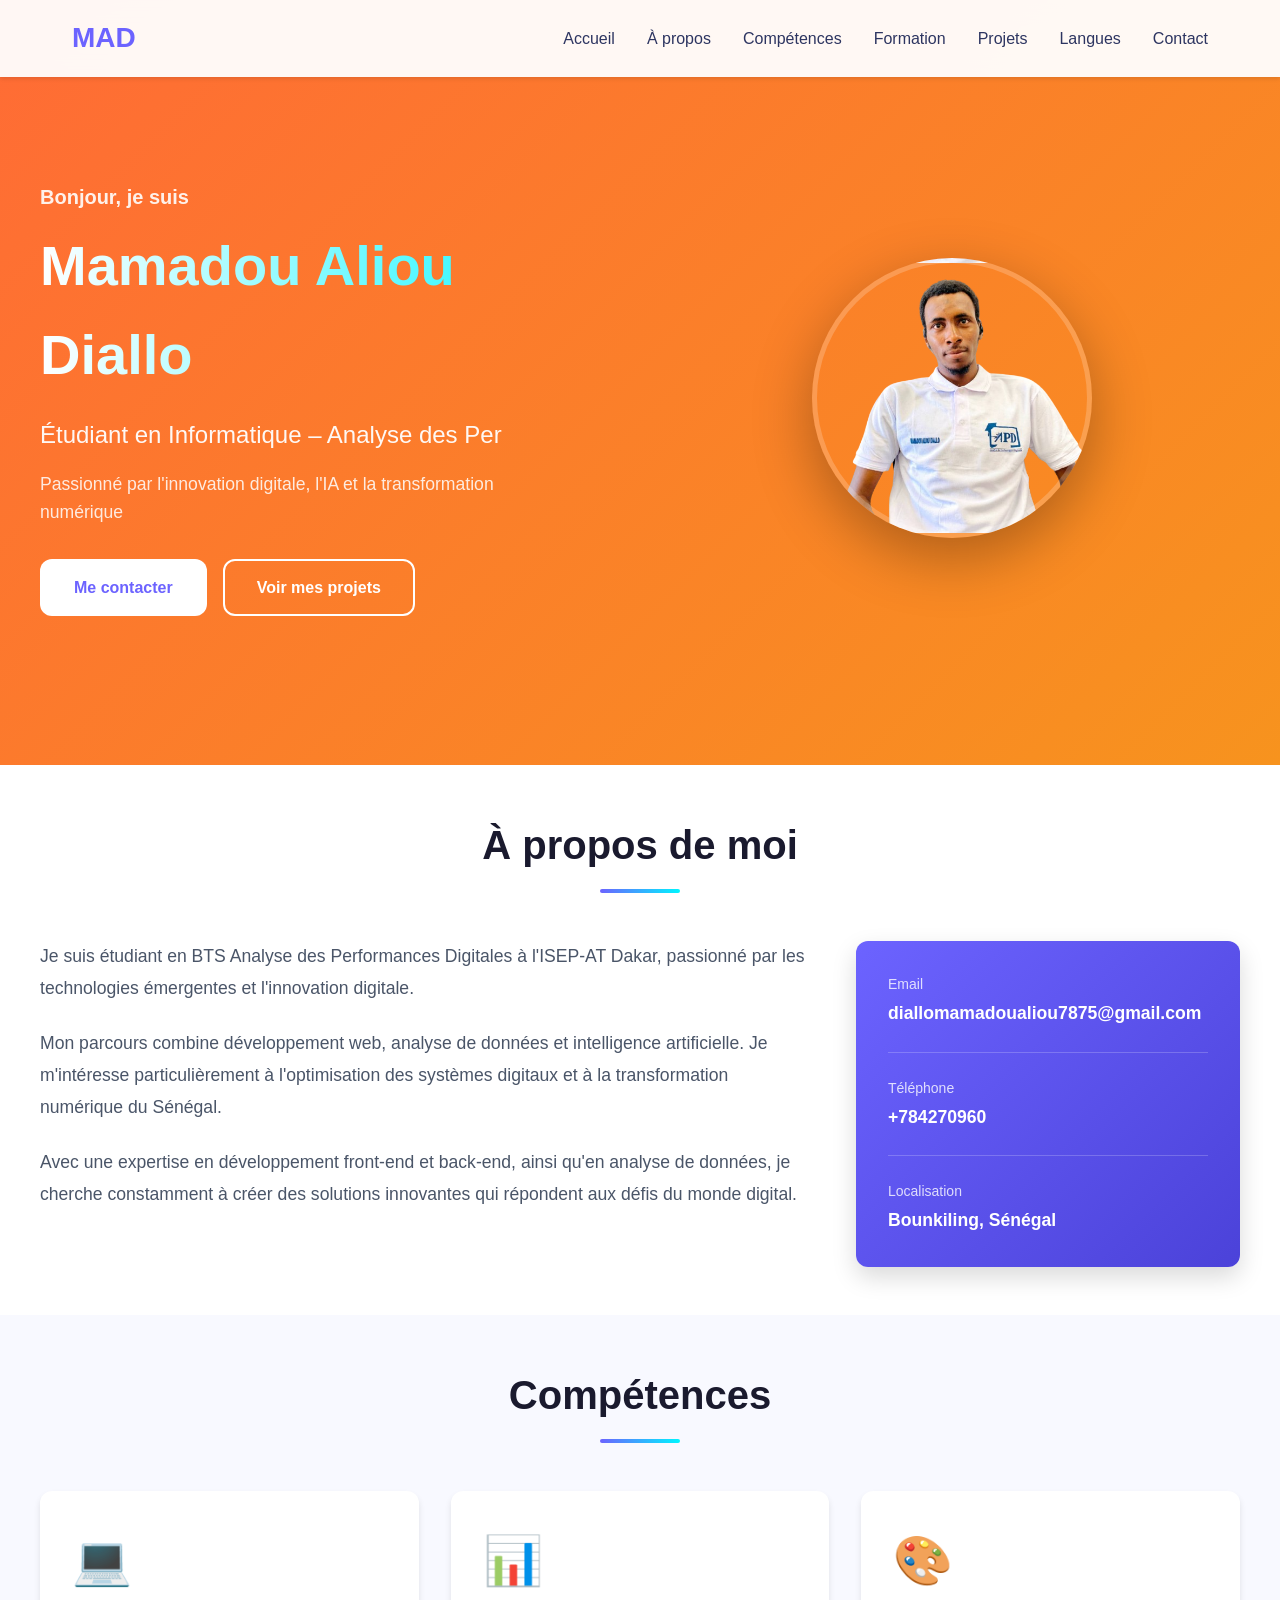
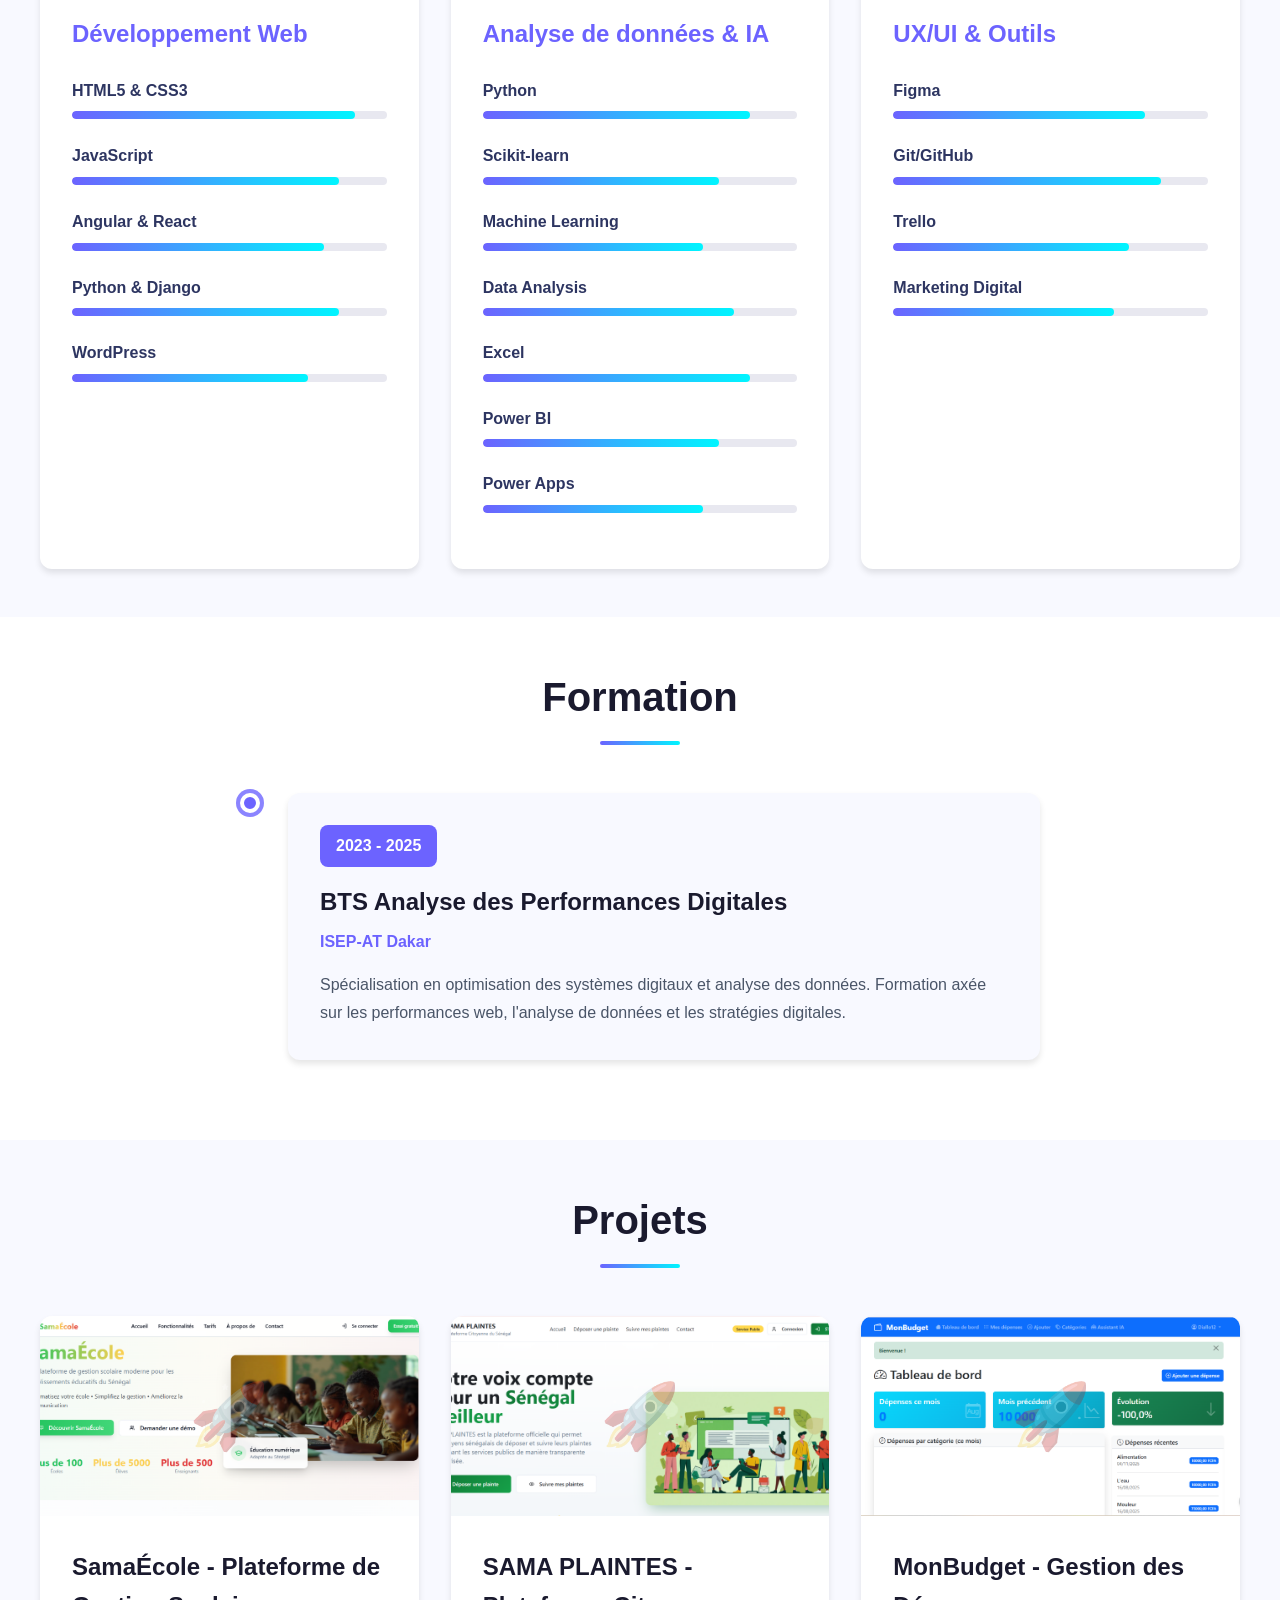
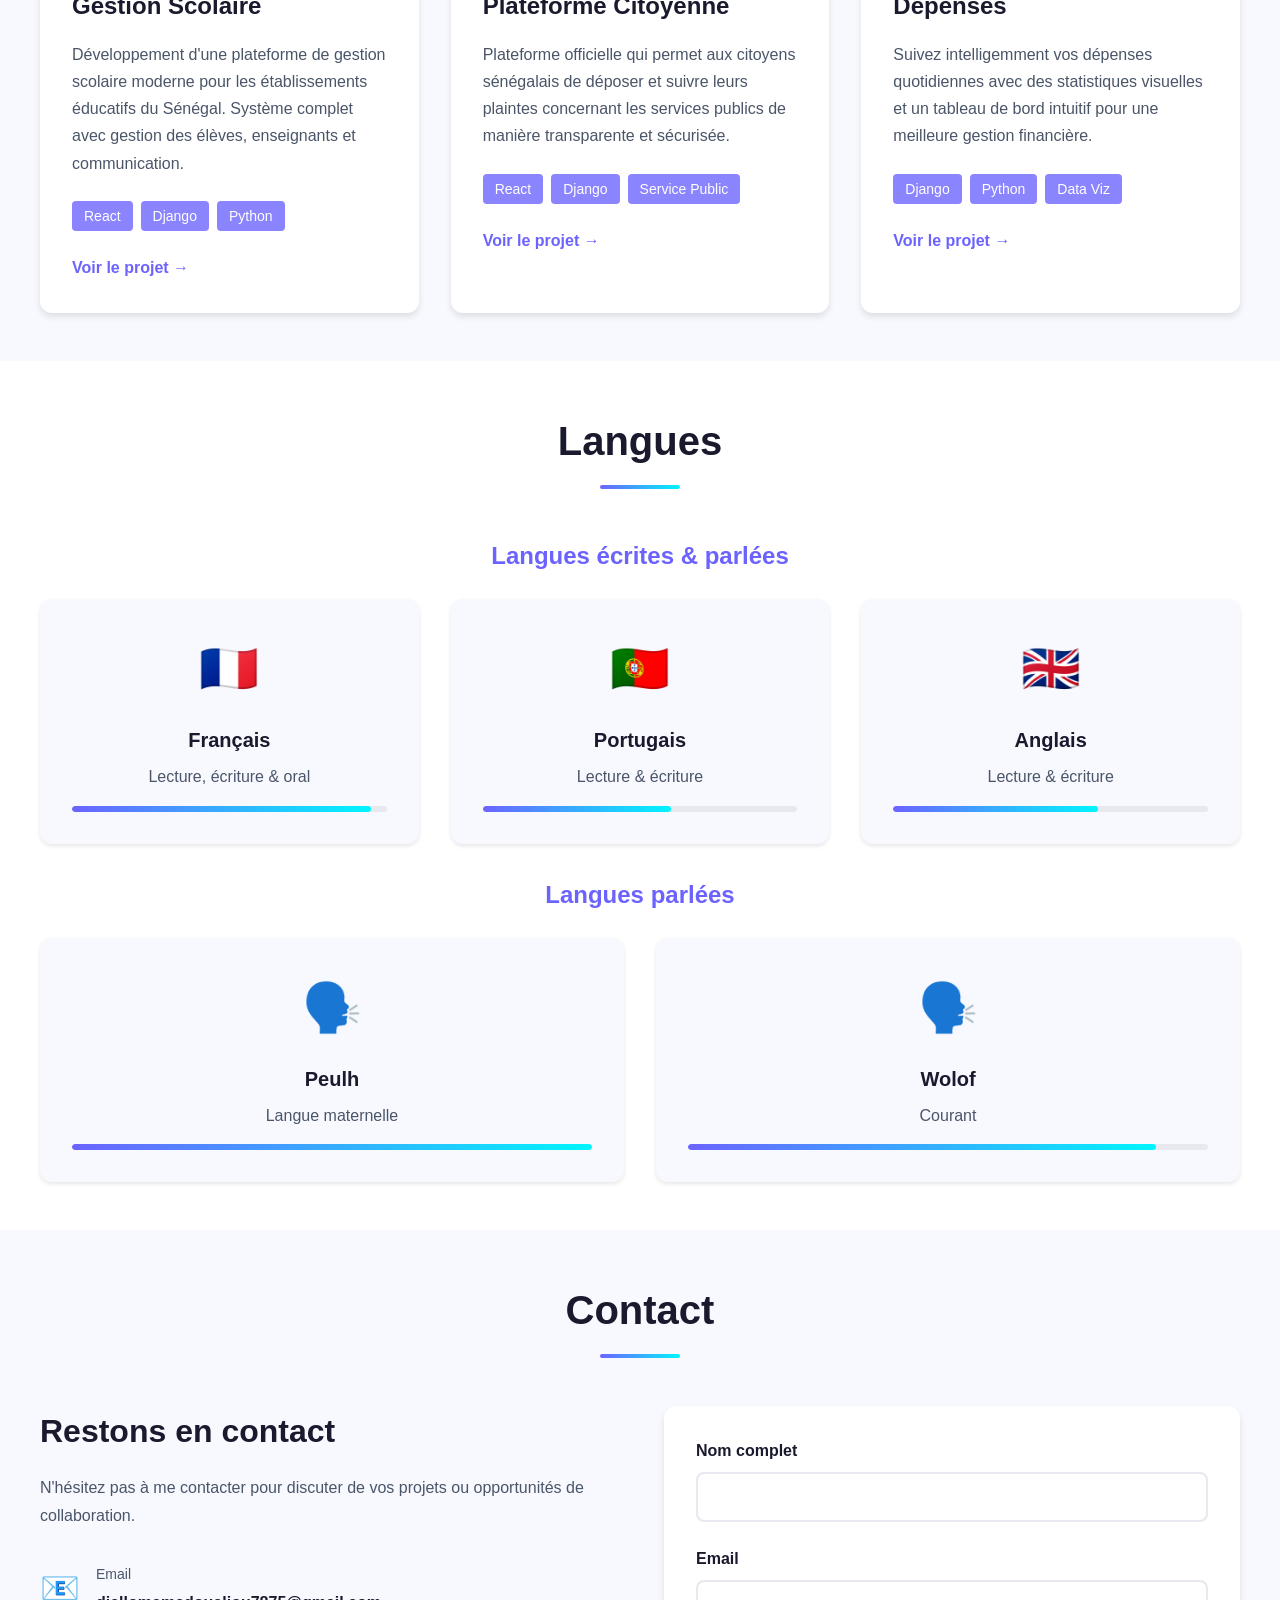
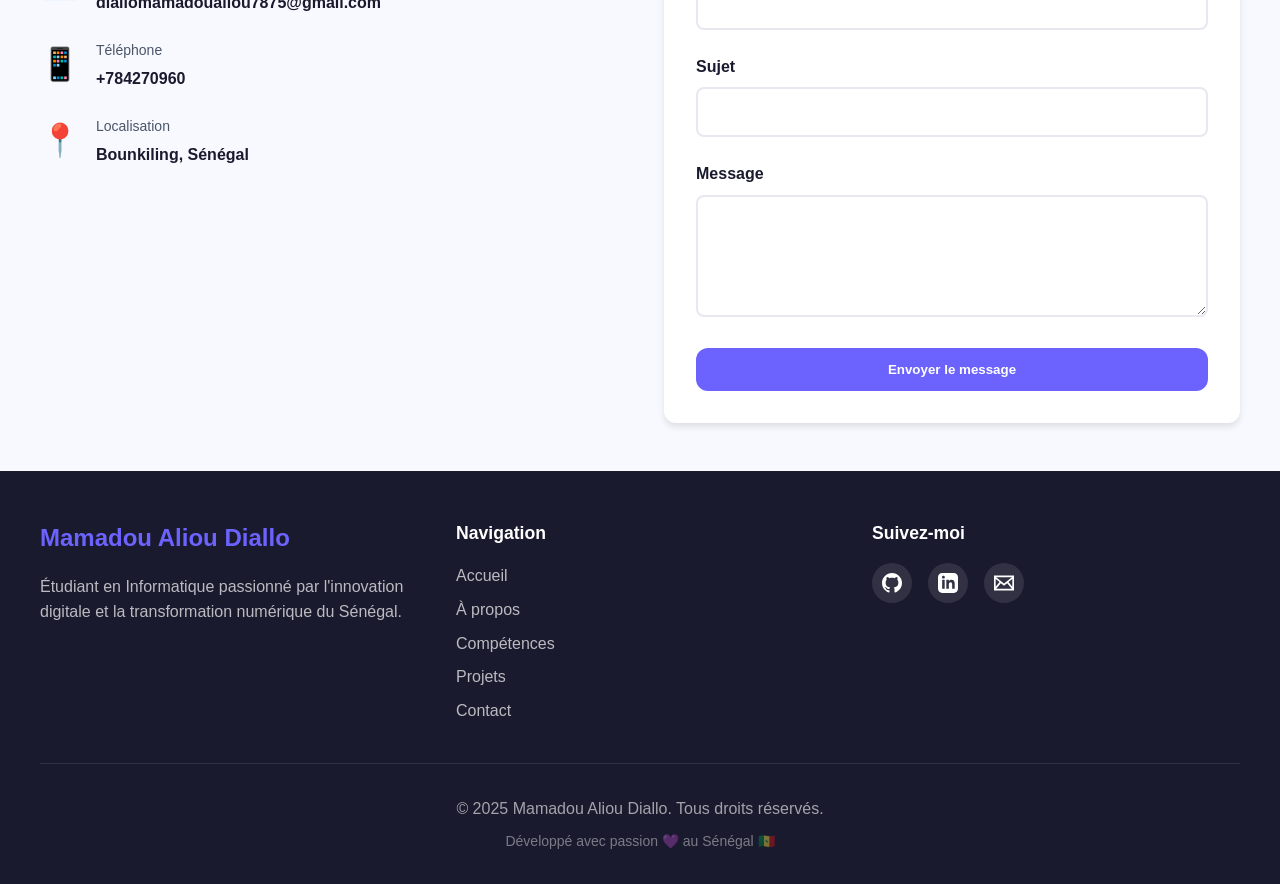
==== index.html @ fe30ea9a "Premier commit - Portfolio complet" ====
<!DOCTYPE html>
<html lang="fr">

<head>
    <meta charset="UTF-8">
    <meta name="viewport" content="width=device-width, initial-scale=1.0">
    <meta name="description"
        content="Portfolio de Mamadou Aliou Diallo - Étudiant en Informatique spécialisé en Analyse des Performances Digitales, développement web et intelligence artificielle.">
    <meta name="keywords" content="Mamadou Aliou Diallo, développeur web, analyse digitale, IA, portfolio">
    <meta name="author" content="Mamadou Aliou Diallo">
    <title>Mamadou Aliou Diallo - Portfolio | Analyse des Performances Digitales</title>
    <link rel="stylesheet" href="style.css">
</head>

<body>
    <!-- Navigation -->
    <nav class="navbar" id="navbar">
        <div class="container nav-container">
            <a href="#accueil" class="logo">MAD</a>
            <button class="menu-toggle" id="menuToggle" aria-label="Toggle menu">
                <span></span>
                <span></span>
                <span></span>
            </button>
            <ul class="nav-menu" id="navMenu">
                <li><a href="#accueil" class="nav-link">Accueil</a></li>
                <li><a href="#apropos" class="nav-link">À propos</a></li>
                <li><a href="#competences" class="nav-link">Compétences</a></li>
                <li><a href="#formation" class="nav-link">Formation</a></li>
                <li><a href="#projets" class="nav-link">Projets</a></li>
                <li><a href="#langues" class="nav-link">Langues</a></li>
                <li><a href="#contact" class="nav-link">Contact</a></li>
            </ul>
        </div>
    </nav>

    <!-- Section Accueil -->
    <section id="accueil" class="hero">
        <div class="container hero-container">
            <div class="hero-content">
                <h1 class="hero-title">
                    <span class="greeting">Bonjour, je suis</span>
                    <span class="name">Mamadou Aliou Diallo</span>
                </h1>
                <p class="hero-subtitle">Étudiant en Informatique – Analyse des Performances Digitales</p>
                <p class="hero-description">Passionné par l'innovation digitale, l'IA et la transformation numérique</p>
                <div class="hero-buttons">
                    <a href="#contact" class="btn btn-primary">Me contacter</a>
                    <a href="#projets" class="btn btn-secondary">Voir mes projets</a>
                </div>
            </div>
            <div class="hero-image">
                <div class="profile-photo" role="img" aria-label="Photo de profil de Mamadou Aliou Diallo"></div>
            </div>
        </div>
    </section>

    <!-- Section À propos -->
    <section id="apropos" class="about">
        <div class="container">
            <h2 class="section-title">À propos de moi</h2>
            <div class="about-content">
                <div class="about-text">
                    <p>Je suis étudiant en BTS Analyse des Performances Digitales à l'ISEP-AT Dakar, passionné par les
                        technologies émergentes et l'innovation digitale.</p>
                    <p>Mon parcours combine développement web, analyse de données et intelligence artificielle. Je
                        m'intéresse particulièrement à l'optimisation des systèmes digitaux et à la transformation
                        numérique du Sénégal.</p>
                    <p>Avec une expertise en développement front-end et back-end, ainsi qu'en analyse de données, je
                        cherche constamment à créer des solutions innovantes qui répondent aux défis du monde digital.
                    </p>
                </div>
                <div class="about-info">
                    <div class="info-item">
                        <span class="info-label">Email</span>
                        <span class="info-value">diallomamadoualiou7875@gmail.com</span>
                    </div>
                    <div class="info-item">
                        <span class="info-label">Téléphone</span>
                        <span class="info-value">+784270960</span>
                    </div>
                    <div class="info-item">
                        <span class="info-label">Localisation</span>
                        <span class="info-value">Bounkiling, Sénégal</span>
                    </div>
                </div>
            </div>
        </div>
    </section>

    <!-- Section Compétences -->
    <section id="competences" class="skills">
        <div class="container">
            <h2 class="section-title">Compétences</h2>
            <div class="skills-grid">
                <div class="skill-category">
                    <div class="category-icon">💻</div>
                    <h3 class="category-title">Développement Web</h3>
                    <ul class="skill-list">
                        <li class="skill-item">
                            <span class="skill-name">HTML5 & CSS3</span>
                            <div class="skill-bar">
                                <div class="skill-progress" data-progress="90"></div>
                            </div>
                        </li>
                        <li class="skill-item">
                            <span class="skill-name">JavaScript</span>
                            <div class="skill-bar">
                                <div class="skill-progress" data-progress="85"></div>
                            </div>
                        </li>
                        <li class="skill-item">
                            <span class="skill-name">Angular & React</span>
                            <div class="skill-bar">
                                <div class="skill-progress" data-progress="80"></div>
                            </div>
                        </li>
                        <li class="skill-item">
                            <span class="skill-name">Python & Django</span>
                            <div class="skill-bar">
                                <div class="skill-progress" data-progress="85"></div>
                            </div>
                        </li>
                        <li class="skill-item">
                            <span class="skill-name">WordPress</span>
                            <div class="skill-bar">
                                <div class="skill-progress" data-progress="75"></div>
                            </div>
                        </li>
                    </ul>
                </div>

                <div class="skill-category">
                    <div class="category-icon">📊</div>
                    <h3 class="category-title">Analyse de données & IA</h3>
                    <ul class="skill-list">
                        <li class="skill-item">
                            <span class="skill-name">Python</span>
                            <div class="skill-bar">
                                <div class="skill-progress" data-progress="85"></div>
                            </div>
                        </li>
                        <li class="skill-item">
                            <span class="skill-name">Scikit-learn</span>
                            <div class="skill-bar">
                                <div class="skill-progress" data-progress="75"></div>
                            </div>
                        </li>
                        <li class="skill-item">
                            <span class="skill-name">Machine Learning</span>
                            <div class="skill-bar">
                                <div class="skill-progress" data-progress="70"></div>
                            </div>
                        </li>
                        <li class="skill-item">
                            <span class="skill-name">Data Analysis</span>
                            <div class="skill-bar">
                                <div class="skill-progress" data-progress="80"></div>
                            </div>
                        </li>
                        <li class="skill-item">
                            <span class="skill-name">Excel</span>
                            <div class="skill-bar">
                                <div class="skill-progress" data-progress="85"></div>
                            </div>
                        </li>
                        <li class="skill-item">
                            <span class="skill-name">Power BI</span>
                            <div class="skill-bar">
                                <div class="skill-progress" data-progress="75"></div>
                            </div>
                        </li>
                        <li class="skill-item">
                            <span class="skill-name">Power Apps</span>
                            <div class="skill-bar">
                                <div class="skill-progress" data-progress="70"></div>
                            </div>
                        </li>
                    </ul>
                </div>

                <div class="skill-category">
                    <div class="category-icon">🎨</div>
                    <h3 class="category-title">UX/UI & Outils</h3>
                    <ul class="skill-list">
                        <li class="skill-item">
                            <span class="skill-name">Figma</span>
                            <div class="skill-bar">
                                <div class="skill-progress" data-progress="80"></div>
                            </div>
                        </li>
                        <li class="skill-item">
                            <span class="skill-name">Git/GitHub</span>
                            <div class="skill-bar">
                                <div class="skill-progress" data-progress="85"></div>
                            </div>
                        </li>
                        <li class="skill-item">
                            <span class="skill-name">Trello</span>
                            <div class="skill-bar">
                                <div class="skill-progress" data-progress="75"></div>
                            </div>
                        </li>
                        <li class="skill-item">
                            <span class="skill-name">Marketing Digital</span>
                            <div class="skill-bar">
                                <div class="skill-progress" data-progress="70"></div>
                            </div>
                        </li>
                    </ul>
                </div>
            </div>
        </div>
    </section>

    <!-- Section Formation -->
    <section id="formation" class="education">
        <div class="container">
            <h2 class="section-title">Formation</h2>
            <div class="education-timeline">
                <div class="timeline-item">
                    <div class="timeline-dot"></div>
                    <div class="timeline-content">
                        <div class="timeline-date">2023 - 2025</div>
                        <h3 class="timeline-title">BTS Analyse des Performances Digitales</h3>
                        <p class="timeline-institution">ISEP-AT Dakar</p>
                        <p class="timeline-description">Spécialisation en optimisation des systèmes digitaux et analyse
                            des données. Formation axée sur les performances web, l'analyse de données et les stratégies
                            digitales.</p>
                    </div>
                </div>
            </div>
        </div>
    </section>

    <!-- Section Projets -->
    <section id="projets" class="projects">
        <div class="container">
            <h2 class="section-title">Projets</h2>
            <div class="projects-grid">
                <article class="project-card">
                    <div class="project-image project-image-1" role="img"
                        aria-label="Capture d'écran du projet SamaÉcole"></div>
                    <div class="project-content">
                        <h3 class="project-title">SamaÉcole - Plateforme de Gestion Scolaire</h3>
                        <p class="project-description">Développement d'une plateforme de gestion scolaire moderne pour
                            les établissements éducatifs du Sénégal. Système complet avec gestion des élèves,
                            enseignants et communication.</p>
                        <div class="project-tags">
                            <span class="tag">React</span>
                            <span class="tag">Django</span>
                            <span class="tag">Python</span>
                        </div>
                        <a href="https://samaecole.sn" target="_blank" rel="noopener noreferrer"
                            class="project-link">Voir le projet →</a>
                    </div>
                </article>

                <article class="project-card">
                    <div class="project-image project-image-2" role="img"
                        aria-label="Capture d'écran du projet SAMA PLAINTES"></div>
                    <div class="project-content">
                        <h3 class="project-title">SAMA PLAINTES - Plateforme Citoyenne</h3>
                        <p class="project-description">Plateforme officielle qui permet aux citoyens sénégalais de
                            déposer et suivre leurs plaintes concernant les services publics de manière transparente et
                            sécurisée.</p>
                        <div class="project-tags">
                            <span class="tag">React</span>
                            <span class="tag">Django</span>
                            <span class="tag">Service Public</span>
                        </div>
                        <a href="#" class="project-link">Voir le projet →</a>
                    </div>
                </article>

                <article class="project-card">
                    <div class="project-image project-image-3" role="img"
                        aria-label="Capture d'écran du projet MonBudget"></div>
                    <div class="project-content">
                        <h3 class="project-title">MonBudget - Gestion des Dépenses</h3>
                        <p class="project-description">Suivez intelligemment vos dépenses quotidiennes avec des
                            statistiques visuelles et un tableau de bord intuitif pour une meilleure gestion financière.
                        </p>
                        <div class="project-tags">
                            <span class="tag">Django</span>
                            <span class="tag">Python</span>
                            <span class="tag">Data Viz</span>
                        </div>
                        <a href="#" class="project-link">Voir le projet →</a>
                    </div>
                </article>
            </div>
        </div>
    </section>

    <!-- Section Langues -->
    <section id="langues" class="languages">
        <div class="container">
            <h2 class="section-title">Langues</h2>

            <!-- Langues écrites -->
            <h3 class="language-category-title">Langues écrites & parlées</h3>
            <div class="languages-grid">
                <div class="language-card">
                    <div class="language-icon">🇫🇷</div>
                    <h3 class="language-name">Français</h3>
                    <p class="language-level">Lecture, écriture & oral</p>
                    <div class="language-bar">
                        <div class="language-progress" data-level="95"></div>
                    </div>
                </div>
                <div class="language-card">
                    <div class="language-icon">🇵🇹</div>
                    <h3 class="language-name">Portugais</h3>
                    <p class="language-level">Lecture & écriture</p>
                    <div class="language-bar">
                        <div class="language-progress" data-level="60"></div>
                    </div>
                </div>
                <div class="language-card">
                    <div class="language-icon">🇬🇧</div>
                    <h3 class="language-name">Anglais</h3>
                    <p class="language-level">Lecture & écriture</p>
                    <div class="language-bar">
                        <div class="language-progress" data-level="65"></div>
                    </div>
                </div>
            </div>

            <!-- Langues parlées -->
            <h3 class="language-category-title">Langues parlées</h3>
            <div class="languages-grid">
                <div class="language-card">
                    <div class="language-icon">🗣️</div>
                    <h3 class="language-name">Peulh</h3>
                    <p class="language-level">Langue maternelle</p>
                    <div class="language-bar">
                        <div class="language-progress" data-level="100"></div>
                    </div>
                </div>
                <div class="language-card">
                    <div class="language-icon">🗣️</div>
                    <h3 class="language-name">Wolof</h3>
                    <p class="language-level">Courant</p>
                    <div class="language-bar">
                        <div class="language-progress" data-level="90"></div>
                    </div>
                </div>
            </div>
        </div>
    </section>

    <!-- Section Contact -->
    <section id="contact" class="contact">
        <div class="container">
            <h2 class="section-title">Contact</h2>
            <div class="contact-content">
                <div class="contact-info">
                    <h3 class="contact-subtitle">Restons en contact</h3>
                    <p class="contact-description">N'hésitez pas à me contacter pour discuter de vos projets ou
                        opportunités de collaboration.</p>
                    <div class="contact-details">
                        <div class="contact-item">
                            <div class="contact-icon">📧</div>
                            <div>
                                <p class="contact-label">Email</p>
                                <a href="mailto:diallomamadoualiou7875@gmail.com"
                                    class="contact-value">diallomamadoualiou7875@gmail.com</a>
                            </div>
                        </div>
                        <div class="contact-item">
                            <div class="contact-icon">📱</div>
                            <div>
                                <p class="contact-label">Téléphone</p>
                                <a href="tel:+784270960" class="contact-value">+784270960</a>
                            </div>
                        </div>
                        <div class="contact-item">
                            <div class="contact-icon">📍</div>
                            <div>
                                <p class="contact-label">Localisation</p>
                                <p class="contact-value">Bounkiling, Sénégal</p>
                            </div>
                        </div>
                    </div>
                </div>
                <form class="contact-form" id="contactForm">
                    <div class="form-group">
                        <label for="name">Nom complet</label>
                        <input type="text" id="name" name="name" required aria-required="true">
                    </div>
                    <div class="form-group">
                        <label for="email">Email</label>
                        <input type="email" id="email" name="email" required aria-required="true">
                    </div>
                    <div class="form-group">
                        <label for="subject">Sujet</label>
                        <input type="text" id="subject" name="subject" required aria-required="true">
                    </div>
                    <div class="form-group">
                        <label for="message">Message</label>
                        <textarea id="message" name="message" rows="5" required aria-required="true"></textarea>
                    </div>
                    <button type="submit" class="btn btn-primary">Envoyer le message</button>
                </form>
            </div>
        </div>
    </section>

    <!-- Footer -->
    <footer class="footer">
        <div class="container">
            <div class="footer-content">
                <div class="footer-about">
                    <h3 class="footer-title">Mamadou Aliou Diallo</h3>
                    <p class="footer-description">Étudiant en Informatique passionné par l'innovation digitale et la
                        transformation numérique du Sénégal.</p>
                </div>

                <div class="footer-links">
                    <h4 class="footer-heading">Navigation</h4>
                    <ul class="footer-menu">
                        <li><a href="#accueil">Accueil</a></li>
                        <li><a href="#apropos">À propos</a></li>
                        <li><a href="#competences">Compétences</a></li>
                        <li><a href="#projets">Projets</a></li>
                        <li><a href="#contact">Contact</a></li>
                    </ul>
                </div>

                <div class="footer-social">
                    <h4 class="footer-heading">Suivez-moi</h4>
                    <div class="social-links">
                        <a href="https://github.com/Aliou78" target="_blank" rel="noopener noreferrer"
                            class="social-link" aria-label="GitHub">
                            <svg width="24" height="24" viewBox="0 0 24 24" fill="currentColor">
                                <path
                                    d="M12 0c-6.626 0-12 5.373-12 12 0 5.302 3.438 9.8 8.207 11.387.599.111.793-.261.793-.577v-2.234c-3.338.726-4.033-1.416-4.033-1.416-.546-1.387-1.333-1.756-1.333-1.756-1.089-.745.083-.729.083-.729 1.205.084 1.839 1.237 1.839 1.237 1.07 1.834 2.807 1.304 3.492.997.107-.775.418-1.305.762-1.604-2.665-.305-5.467-1.334-5.467-5.931 0-1.311.469-2.381 1.236-3.221-.124-.303-.535-1.524.117-3.176 0 0 1.008-.322 3.301 1.23.957-.266 1.983-.399 3.003-.404 1.02.005 2.047.138 3.006.404 2.291-1.552 3.297-1.23 3.297-1.23.653 1.653.242 2.874.118 3.176.77.84 1.235 1.911 1.235 3.221 0 4.609-2.807 5.624-5.479 5.921.43.372.823 1.102.823 2.222v3.293c0 .319.192.694.801.576 4.765-1.589 8.199-6.086 8.199-11.386 0-6.627-5.373-12-12-12z" />
                            </svg>
                        </a>
                        <a href="https://www.linkedin.com/in/mamadouadialloc" target="_blank" rel="noopener noreferrer"
                            class="social-link" aria-label="LinkedIn">
                            <svg width="24" height="24" viewBox="0 0 24 24" fill="currentColor">
                                <path
                                    d="M19 0h-14c-2.761 0-5 2.239-5 5v14c0 2.761 2.239 5 5 5h14c2.762 0 5-2.239 5-5v-14c0-2.761-2.238-5-5-5zm-11 19h-3v-11h3v11zm-1.5-12.268c-.966 0-1.75-.79-1.75-1.764s.784-1.764 1.75-1.764 1.75.79 1.75 1.764-.783 1.764-1.75 1.764zm13.5 12.268h-3v-5.604c0-3.368-4-3.113-4 0v5.604h-3v-11h3v1.765c1.396-2.586 7-2.777 7 2.476v6.759z" />
                            </svg>
                        </a>
                        <a href="mailto:diallomamadoualiou7875@gmail.com" class="social-link" aria-label="Email">
                            <svg width="24" height="24" viewBox="0 0 24 24" fill="currentColor">
                                <path
                                    d="M0 3v18h24v-18h-24zm6.623 7.929l-4.623 5.712v-9.458l4.623 3.746zm-4.141-5.929h19.035l-9.517 7.713-9.518-7.713zm5.694 7.188l3.824 3.099 3.83-3.104 5.612 6.817h-18.779l5.513-6.812zm9.208-1.264l4.616-3.741v9.348l-4.616-5.607z" />
                            </svg>
                        </a>
                    </div>
                </div>
            </div>

            <div class="footer-bottom">
                <p>&copy; 2025 Mamadou Aliou Diallo. Tous droits réservés.</p>
                <p class="footer-tagline">Développé avec passion 💜 au Sénégal 🇸🇳</p>
            </div>
        </div>
    </footer>

    <script src="script.js"></script>
</body>

</html>
---- style.css ----
/* ===================================
   VARIABLES & RESET
   =================================== */
:root {
    /* Couleurs principales */
    --primary-color: #6C63FF;
    --primary-dark: #4B42D9;
    --primary-light: #8B84FF;
    --secondary-color: #00F5FF;
    --accent-color: #FF6B9D;

    /* Couleurs neutres */
    --dark: #1A1A2E;
    --dark-secondary: #16213E;
    --gray-dark: #2D3561;
    --gray: #4A5568;
    --gray-light: #E8E8F0;
    --light: #F8F9FF;
    --white: #ffffff;

    /* Typographie */
    --font-primary: 'Segoe UI', Tahoma, Geneva, Verdana, sans-serif;
    --font-secondary: 'Arial', sans-serif;

    /* Espacements */
    --spacing-xs: 0.5rem;
    --spacing-sm: 1rem;
    --spacing-md: 2rem;
    --spacing-lg: 3rem;
    --spacing-xl: 4rem;

    /* Transitions */
    --transition-fast: 0.2s ease;
    --transition-normal: 0.3s ease;
    --transition-slow: 0.5s ease;

    /* Ombres */
    --shadow-sm: 0 2px 4px rgba(0, 0, 0, 0.1);
    --shadow-md: 0 4px 6px rgba(0, 0, 0, 0.1);
    --shadow-lg: 0 10px 25px rgba(0, 0, 0, 0.15);
    --shadow-xl: 0 20px 40px rgba(0, 0, 0, 0.2);

    /* Border radius */
    --radius-sm: 4px;
    --radius-md: 8px;
    --radius-lg: 12px;
    --radius-xl: 20px;
}

* {
    margin: 0;
    padding: 0;
    box-sizing: border-box;
}

html {
    scroll-behavior: smooth;
    font-size: 16px;
}

body {
    font-family: var(--font-primary);
    line-height: 1.6;
    color: var(--gray-dark);
    background-color: var(--light);
    overflow-x: hidden;
}

/* ===================================
   NAVIGATION
   =================================== */
.navbar {
    position: fixed;
    top: 0;
    left: 0;
    right: 0;
    background: rgba(255, 255, 255, 0.95);
    backdrop-filter: blur(10px);
    box-shadow: var(--shadow-sm);
    z-index: 1000;
    transition: var(--transition-normal);
}

.navbar.scrolled {
    box-shadow: var(--shadow-md);
}

.nav-container {
    display: flex;
    justify-content: space-between;
    align-items: center;
    padding: 1rem 2rem;
    max-width: 1200px;
    margin: 0 auto;
}

.logo {
    font-size: 1.75rem;
    font-weight: bold;
    color: var(--primary-color);
    text-decoration: none;
    transition: var(--transition-fast);
}

.logo:hover {
    color: var(--primary-dark);
    transform: scale(1.05);
}

.nav-menu {
    display: flex;
    list-style: none;
    gap: 2rem;
}

.nav-link {
    color: var(--gray-dark);
    text-decoration: none;
    font-weight: 500;
    transition: var(--transition-fast);
    position: relative;
    padding: 0.5rem 0;
}

.nav-link::after {
    content: '';
    position: absolute;
    bottom: 0;
    left: 0;
    width: 0;
    height: 2px;
    background: var(--primary-color);
    transition: var(--transition-normal);
}

.nav-link:hover {
    color: var(--primary-color);
}

.nav-link:hover::after {
    width: 100%;
}

.menu-toggle {
    display: none;
    flex-direction: column;
    gap: 4px;
    background: none;
    border: none;
    cursor: pointer;
    padding: 0.5rem;
}

.menu-toggle span {
    width: 25px;
    height: 3px;
    background: var(--primary-color);
    border-radius: 2px;
    transition: var(--transition-normal);
}

/* ===================================
   HERO SECTION
   =================================== */
.hero {
    min-height: 85vh;
    display: flex;
    align-items: center;
    background: linear-gradient(135deg, #FF6B35 0%, #F7931E 100%);
    color: var(--white);
    padding-top: 80px;
}

.hero-container {
    display: grid;
    grid-template-columns: 1fr 1fr;
    gap: 3rem;
    align-items: center;
}

.hero-content {
    animation: fadeInLeft 1s ease;
}

.greeting {
    display: block;
    font-size: 1.25rem;
    margin-bottom: 0.5rem;
    opacity: 0.9;
}

.name {
    display: block;
    font-size: 3.5rem;
    font-weight: bold;
    margin-bottom: 1rem;
    background: linear-gradient(to right, #ffffff, #00F5FF);
    -webkit-background-clip: text;
    -webkit-text-fill-color: transparent;
    background-clip: text;
}

.hero-subtitle {
    font-size: 1.5rem;
    margin-bottom: 1rem;
    opacity: 0.95;
}

.hero-description {
    font-size: 1.1rem;
    margin-bottom: 2rem;
    opacity: 0.85;
    max-width: 500px;
}

.hero-buttons {
    display: flex;
    gap: 1rem;
    flex-wrap: wrap;
}

.hero-image {
    display: flex;
    justify-content: center;
    animation: fadeInRight 1s ease;
}

.profile-photo {
    width: 280px;
    height: 280px;
    border-radius: 50%;
    background-image: url('profile.png');
    background-size: cover;
    background-position: center;
    box-shadow: 0 20px 60px rgba(0, 0, 0, 0.3);
    border: 5px solid rgba(255, 255, 255, 0.2);
    position: relative;
    overflow: hidden;
}

/* ===================================
   BUTTONS
   =================================== */
.btn {
    display: inline-block;
    padding: 0.875rem 2rem;
    border-radius: var(--radius-lg);
    text-decoration: none;
    font-weight: 600;
    transition: var(--transition-normal);
    cursor: pointer;
    border: 2px solid transparent;
}

.btn-primary {
    background: var(--white);
    color: var(--primary-color);
}

.btn-primary:hover {
    background: transparent;
    color: var(--white);
    border-color: var(--white);
    transform: translateY(-2px);
    box-shadow: var(--shadow-lg);
}

.btn-secondary {
    background: transparent;
    color: var(--white);
    border-color: var(--white);
}

.btn-secondary:hover {
    background: var(--white);
    color: var(--primary-color);
    transform: translateY(-2px);
}

/* ===================================
   SECTIONS COMMUNES
   =================================== */
section {
    padding: 3rem 2rem;
}

.container {
    max-width: 1200px;
    margin: 0 auto;
}

.section-title {
    font-size: 2.5rem;
    text-align: center;
    margin-bottom: 3rem;
    color: var(--dark);
    position: relative;
    padding-bottom: 1rem;
}

.section-title::after {
    content: '';
    position: absolute;
    bottom: 0;
    left: 50%;
    transform: translateX(-50%);
    width: 80px;
    height: 4px;
    background: linear-gradient(to right, var(--primary-color), var(--secondary-color));
    border-radius: 2px;
}

/* ===================================
   À PROPOS
   =================================== */
.about {
    background: var(--white);
}

.about-content {
    display: grid;
    grid-template-columns: 2fr 1fr;
    gap: 3rem;
}

.about-text p {
    margin-bottom: 1.5rem;
    font-size: 1.1rem;
    line-height: 1.8;
    color: var(--gray);
}

.about-info {
    background: linear-gradient(135deg, var(--primary-color), var(--primary-dark));
    padding: 2rem;
    border-radius: var(--radius-lg);
    color: var(--white);
    box-shadow: var(--shadow-lg);
}

.info-item {
    margin-bottom: 1.5rem;
    padding-bottom: 1.5rem;
    border-bottom: 1px solid rgba(255, 255, 255, 0.2);
}

.info-item:last-child {
    margin-bottom: 0;
    padding-bottom: 0;
    border-bottom: none;
}

.info-label {
    display: block;
    font-size: 0.875rem;
    opacity: 0.8;
    margin-bottom: 0.25rem;
}

.info-value {
    display: block;
    font-size: 1.1rem;
    font-weight: 600;
}

/* ===================================
   COMPÉTENCES
   =================================== */
.skills {
    background: var(--light);
}

.skills-grid {
    display: grid;
    grid-template-columns: repeat(auto-fit, minmax(300px, 1fr));
    gap: 2rem;
}

.skill-category {
    background: var(--white);
    padding: 2rem;
    border-radius: var(--radius-lg);
    box-shadow: var(--shadow-md);
    transition: var(--transition-normal);
}

.skill-category:hover {
    transform: translateY(-5px);
    box-shadow: var(--shadow-xl);
}

.category-icon {
    font-size: 3rem;
    margin-bottom: 1rem;
}

.category-title {
    font-size: 1.5rem;
    margin-bottom: 1.5rem;
    color: var(--primary-color);
}

.skill-list {
    list-style: none;
}

.skill-item {
    margin-bottom: 1.5rem;
}

.skill-name {
    display: block;
    margin-bottom: 0.5rem;
    font-weight: 600;
    color: var(--gray-dark);
}

.skill-bar {
    height: 8px;
    background: var(--gray-light);
    border-radius: 10px;
    overflow: hidden;
}

.skill-progress {
    height: 100%;
    background: linear-gradient(to right, var(--primary-color), var(--secondary-color));
    border-radius: 10px;
    transition: width 1s ease;
    width: 0;
}

/* ===================================
   FORMATION
   =================================== */
.education {
    background: var(--white);
}

.education-timeline {
    max-width: 800px;
    margin: 0 auto;
}

.timeline-item {
    position: relative;
    padding-left: 3rem;
    padding-bottom: 2rem;
}

.timeline-dot {
    position: absolute;
    left: 0;
    top: 0;
    width: 20px;
    height: 20px;
    background: var(--primary-color);
    border-radius: 50%;
    border: 4px solid var(--white);
    box-shadow: 0 0 0 4px var(--primary-light);
}

.timeline-content {
    background: var(--light);
    padding: 2rem;
    border-radius: var(--radius-lg);
    box-shadow: var(--shadow-md);
}

.timeline-date {
    display: inline-block;
    background: var(--primary-color);
    color: var(--white);
    padding: 0.5rem 1rem;
    border-radius: var(--radius-md);
    font-weight: 600;
    margin-bottom: 1rem;
}

.timeline-title {
    font-size: 1.5rem;
    color: var(--dark);
    margin-bottom: 0.5rem;
}

.timeline-institution {
    color: var(--primary-color);
    font-weight: 600;
    margin-bottom: 1rem;
}

.timeline-description {
    color: var(--gray);
    line-height: 1.8;
}

/* ===================================
   PROJETS
   =================================== */
.projects {
    background: var(--light);
}

.projects-grid {
    display: grid;
    grid-template-columns: repeat(auto-fit, minmax(320px, 1fr));
    gap: 2rem;
}

.project-card {
    background: var(--white);
    border-radius: var(--radius-lg);
    overflow: hidden;
    box-shadow: var(--shadow-md);
    transition: var(--transition-normal);
}

.project-card:hover {
    transform: translateY(-10px);
    box-shadow: var(--shadow-xl);
}

.project-image {
    height: 200px;
    background: linear-gradient(135deg, var(--primary-color), var(--secondary-color));
    position: relative;
    overflow: hidden;
}

.project-image-1 {
    background-image: url('projet1.png');
    background-size: cover;
    background-position: center;
}

.project-image-1::before {
    content: '';
}

.project-image-2 {
    background-image: url('projet2.png');
    background-size: cover;
    background-position: center;
}

.project-image-2::before {
    content: '';
}

.project-image-3 {
    background-image: url('projet3.png');
    background-size: cover;
    background-position: center;
}

.project-image-3::before {
    content: '';
}

.project-image::before {
    content: '🚀';
    position: absolute;
    top: 50%;
    left: 50%;
    transform: translate(-50%, -50%);
    font-size: 4rem;
    opacity: 0.3;
}

.project-content {
    padding: 2rem;
}

.project-title {
    font-size: 1.5rem;
    margin-bottom: 1rem;
    color: var(--dark);
}

.project-description {
    color: var(--gray);
    margin-bottom: 1.5rem;
    line-height: 1.7;
}

.project-tags {
    display: flex;
    gap: 0.5rem;
    flex-wrap: wrap;
    margin-bottom: 1.5rem;
}

.tag {
    background: var(--primary-light);
    color: var(--white);
    padding: 0.25rem 0.75rem;
    border-radius: var(--radius-sm);
    font-size: 0.875rem;
    font-weight: 500;
}

.project-link {
    color: var(--primary-color);
    text-decoration: none;
    font-weight: 600;
    transition: var(--transition-fast);
}

.project-link:hover {
    color: var(--primary-dark);
    text-decoration: underline;
}

/* ===================================
   LANGUES
   =================================== */
.languages {
    background: var(--white);
}

.language-category-title {
    font-size: 1.5rem;
    color: var(--primary-color);
    margin-top: 2rem;
    margin-bottom: 1.5rem;
    text-align: center;
    font-weight: 600;
}

.language-category-title:first-of-type {
    margin-top: 0;
}

.languages-grid {
    display: grid;
    grid-template-columns: repeat(auto-fit, minmax(250px, 1fr));
    gap: 2rem;
}

.language-card {
    background: var(--light);
    padding: 2rem;
    border-radius: var(--radius-lg);
    text-align: center;
    box-shadow: var(--shadow-sm);
    transition: var(--transition-normal);
}

.language-card:hover {
    transform: translateY(-5px);
    box-shadow: var(--shadow-lg);
}

.language-icon {
    font-size: 3rem;
    margin-bottom: 1rem;
}

.language-name {
    font-size: 1.25rem;
    margin-bottom: 0.5rem;
    color: var(--dark);
}

.language-level {
    color: var(--gray);
    margin-bottom: 1rem;
}

.language-bar {
    height: 6px;
    background: var(--gray-light);
    border-radius: 10px;
    overflow: hidden;
}

.language-progress {
    height: 100%;
    background: linear-gradient(to right, var(--primary-color), var(--secondary-color));
    border-radius: 10px;
    transition: width 1s ease;
    width: 0;
}

/* ===================================
   CONTACT
   =================================== */
.contact {
    background: var(--light);
}

.contact-content {
    display: grid;
    grid-template-columns: 1fr 1fr;
    gap: 3rem;
}

.contact-subtitle {
    font-size: 2rem;
    margin-bottom: 1rem;
    color: var(--dark);
}

.contact-description {
    color: var(--gray);
    margin-bottom: 2rem;
    line-height: 1.8;
}

.contact-details {
    display: flex;
    flex-direction: column;
    gap: 1.5rem;
}

.contact-item {
    display: flex;
    gap: 1rem;
    align-items: flex-start;
}

.contact-icon {
    font-size: 2rem;
    flex-shrink: 0;
}

.contact-label {
    font-size: 0.875rem;
    color: var(--gray);
    margin-bottom: 0.25rem;
}

.contact-value {
    font-weight: 600;
    color: var(--dark);
    text-decoration: none;
    transition: var(--transition-fast);
}

a.contact-value:hover {
    color: var(--primary-color);
}

.contact-form {
    background: var(--white);
    padding: 2rem;
    border-radius: var(--radius-lg);
    box-shadow: var(--shadow-md);
}

.form-group {
    margin-bottom: 1.5rem;
}

.form-group label {
    display: block;
    margin-bottom: 0.5rem;
    font-weight: 600;
    color: var(--dark);
}

.form-group input,
.form-group textarea {
    width: 100%;
    padding: 0.875rem;
    border: 2px solid var(--gray-light);
    border-radius: var(--radius-md);
    font-family: var(--font-primary);
    font-size: 1rem;
    transition: var(--transition-fast);
}

.form-group input:focus,
.form-group textarea:focus {
    outline: none;
    border-color: var(--primary-color);
    box-shadow: 0 0 0 3px rgba(108, 99, 255, 0.1);
}

.contact-form .btn-primary {
    width: 100%;
    background: var(--primary-color);
    color: var(--white);
    border: none;
    cursor: pointer;
}

.contact-form .btn-primary:hover {
    background: var(--primary-dark);
    transform: translateY(-2px);
}

/* ===================================
   FOOTER
   =================================== */
.footer {
    background: var(--dark);
    color: var(--white);
    padding: 3rem 2rem 1.5rem;
}

.footer-content {
    display: grid;
    grid-template-columns: repeat(auto-fit, minmax(250px, 1fr));
    gap: 3rem;
    margin-bottom: 2rem;
    padding-bottom: 2rem;
    border-bottom: 1px solid rgba(255, 255, 255, 0.1);
}

.footer-title {
    font-size: 1.5rem;
    margin-bottom: 1rem;
    color: var(--primary-color);
}

.footer-description {
    color: rgba(255, 255, 255, 0.7);
    line-height: 1.6;
}

.footer-heading {
    font-size: 1.1rem;
    margin-bottom: 1rem;
    color: var(--white);
}

.footer-menu {
    list-style: none;
}

.footer-menu li {
    margin-bottom: 0.5rem;
}

.footer-menu a {
    color: rgba(255, 255, 255, 0.7);
    text-decoration: none;
    transition: var(--transition-fast);
}

.footer-menu a:hover {
    color: var(--primary-color);
    padding-left: 5px;
}

.social-links {
    display: flex;
    gap: 1rem;
}

.social-link {
    width: 40px;
    height: 40px;
    display: flex;
    align-items: center;
    justify-content: center;
    background: rgba(255, 255, 255, 0.1);
    border-radius: 50%;
    color: var(--white);
    transition: var(--transition-normal);
    text-decoration: none;
}

.social-link:hover {
    background: var(--primary-color);
    transform: translateY(-3px);
    box-shadow: 0 5px 15px rgba(108, 99, 255, 0.3);
}

.social-link svg {
    width: 20px;
    height: 20px;
}

.footer-bottom {
    text-align: center;
}

.footer-bottom p {
    margin-bottom: 0.5rem;
    color: rgba(255, 255, 255, 0.6);
}

.footer-tagline {
    opacity: 0.7;
    font-size: 0.875rem;
}

/* ===================================
   ANIMATIONS
   =================================== */
@keyframes fadeInLeft {
    from {
        opacity: 0;
        transform: translateX(-50px);
    }

    to {
        opacity: 1;
        transform: translateX(0);
    }
}

@keyframes fadeInRight {
    from {
        opacity: 0;
        transform: translateX(50px);
    }

    to {
        opacity: 1;
        transform: translateX(0);
    }
}

/* ===================================
   RESPONSIVE DESIGN
   =================================== */
@media (max-width: 768px) {
    .nav-menu {
        position: fixed;
        top: 70px;
        left: -100%;
        flex-direction: column;
        background: var(--white);
        width: 100%;
        padding: 2rem;
        box-shadow: var(--shadow-lg);
        transition: var(--transition-normal);
        gap: 1rem;
    }

    .nav-menu.active {
        left: 0;
    }

    .menu-toggle {
        display: flex;
    }

    .menu-toggle.active span:nth-child(1) {
        transform: rotate(45deg) translate(5px, 5px);
    }

    .menu-toggle.active span:nth-child(2) {
        opacity: 0;
    }

    .menu-toggle.active span:nth-child(3) {
        transform: rotate(-45deg) translate(7px, -6px);
    }

    .hero-container {
        grid-template-columns: 1fr;
        text-align: center;
    }

    .name {
        font-size: 2.5rem;
    }

    .hero-subtitle {
        font-size: 1.25rem;
    }

    .hero-buttons {
        justify-content: center;
    }

    .profile-photo {
        width: 250px;
        height: 250px;
    }

    .about-content {
        grid-template-columns: 1fr;
    }

    .contact-content {
        grid-template-columns: 1fr;
    }

    section {
        padding: 3rem 1rem;
    }

    .section-title {
        font-size: 2rem;
    }
}

@media (max-width: 480px) {
    .name {
        font-size: 2rem;
    }

    .hero-subtitle {
        font-size: 1.1rem;
    }

    .btn {
        padding: 0.75rem 1.5rem;
        font-size: 0.875rem;
    }

    .profile-photo {
        width: 200px;
        height: 200px;
    }
}
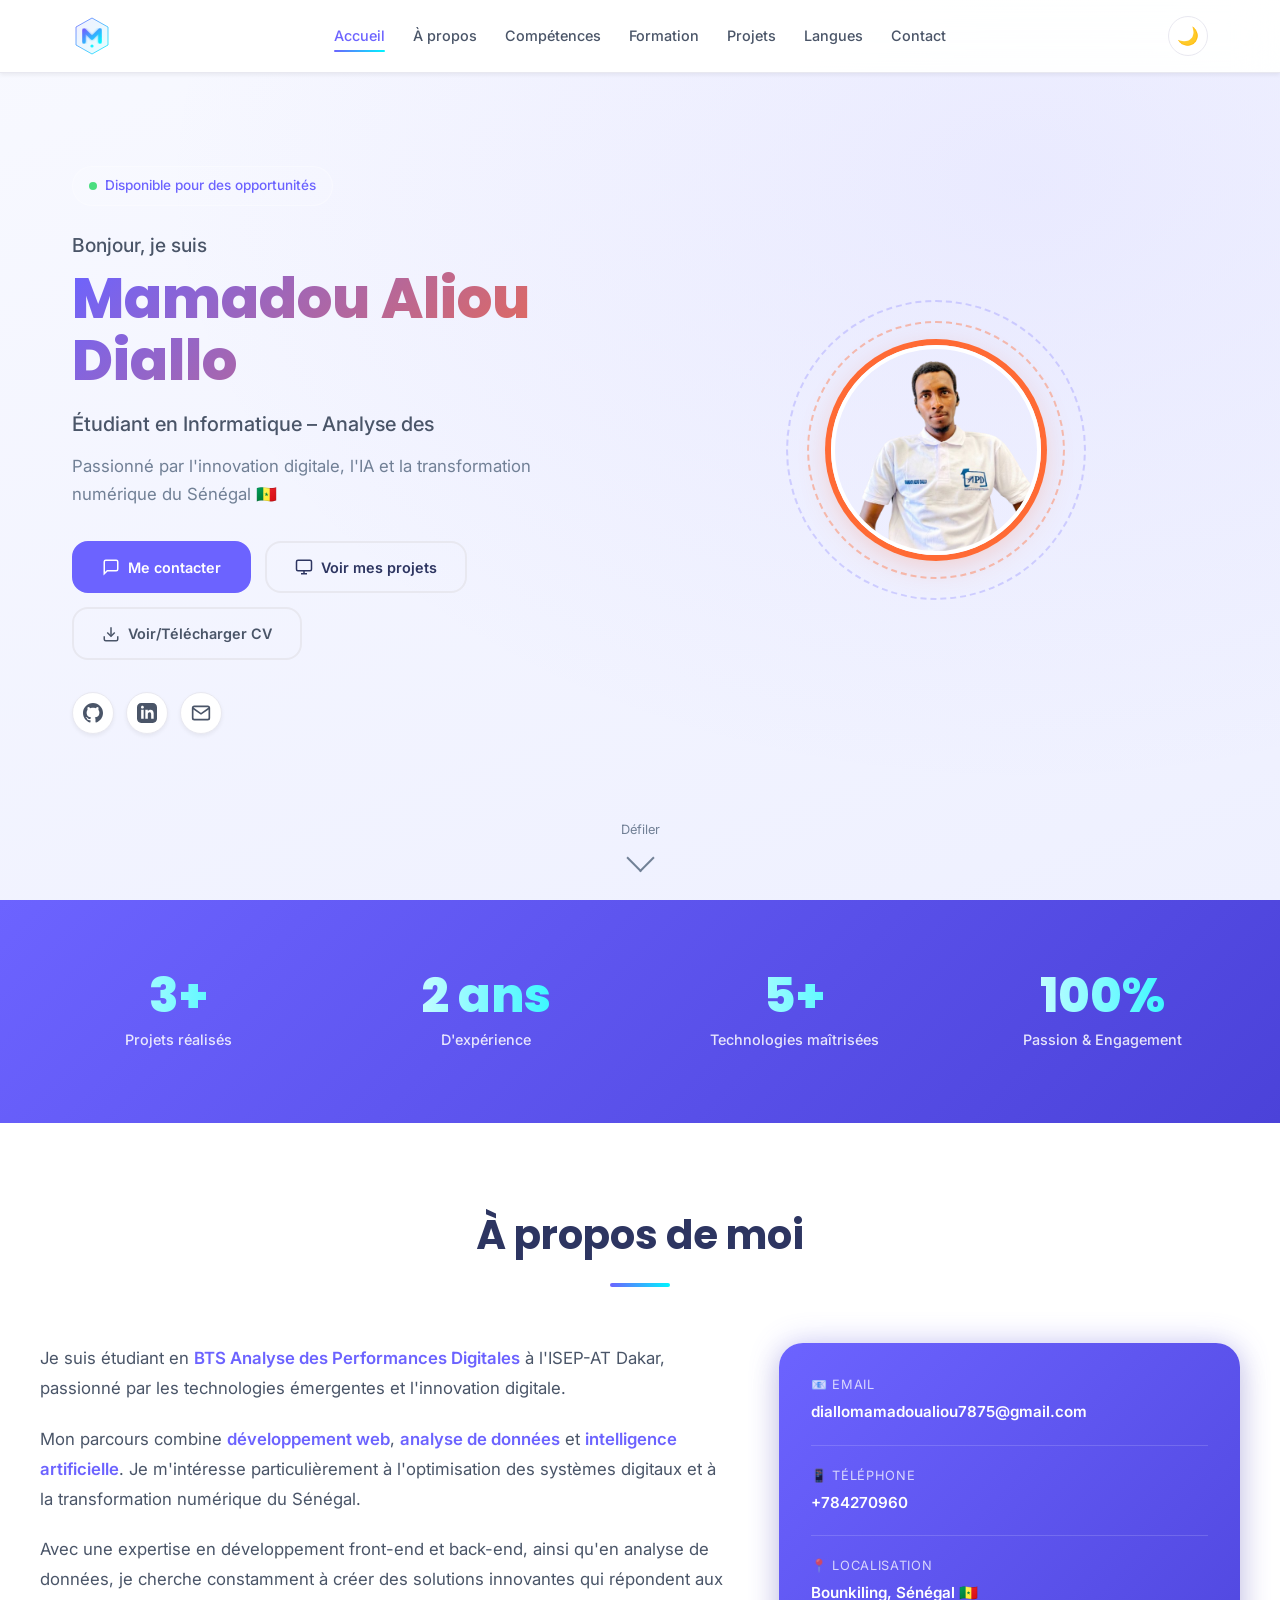
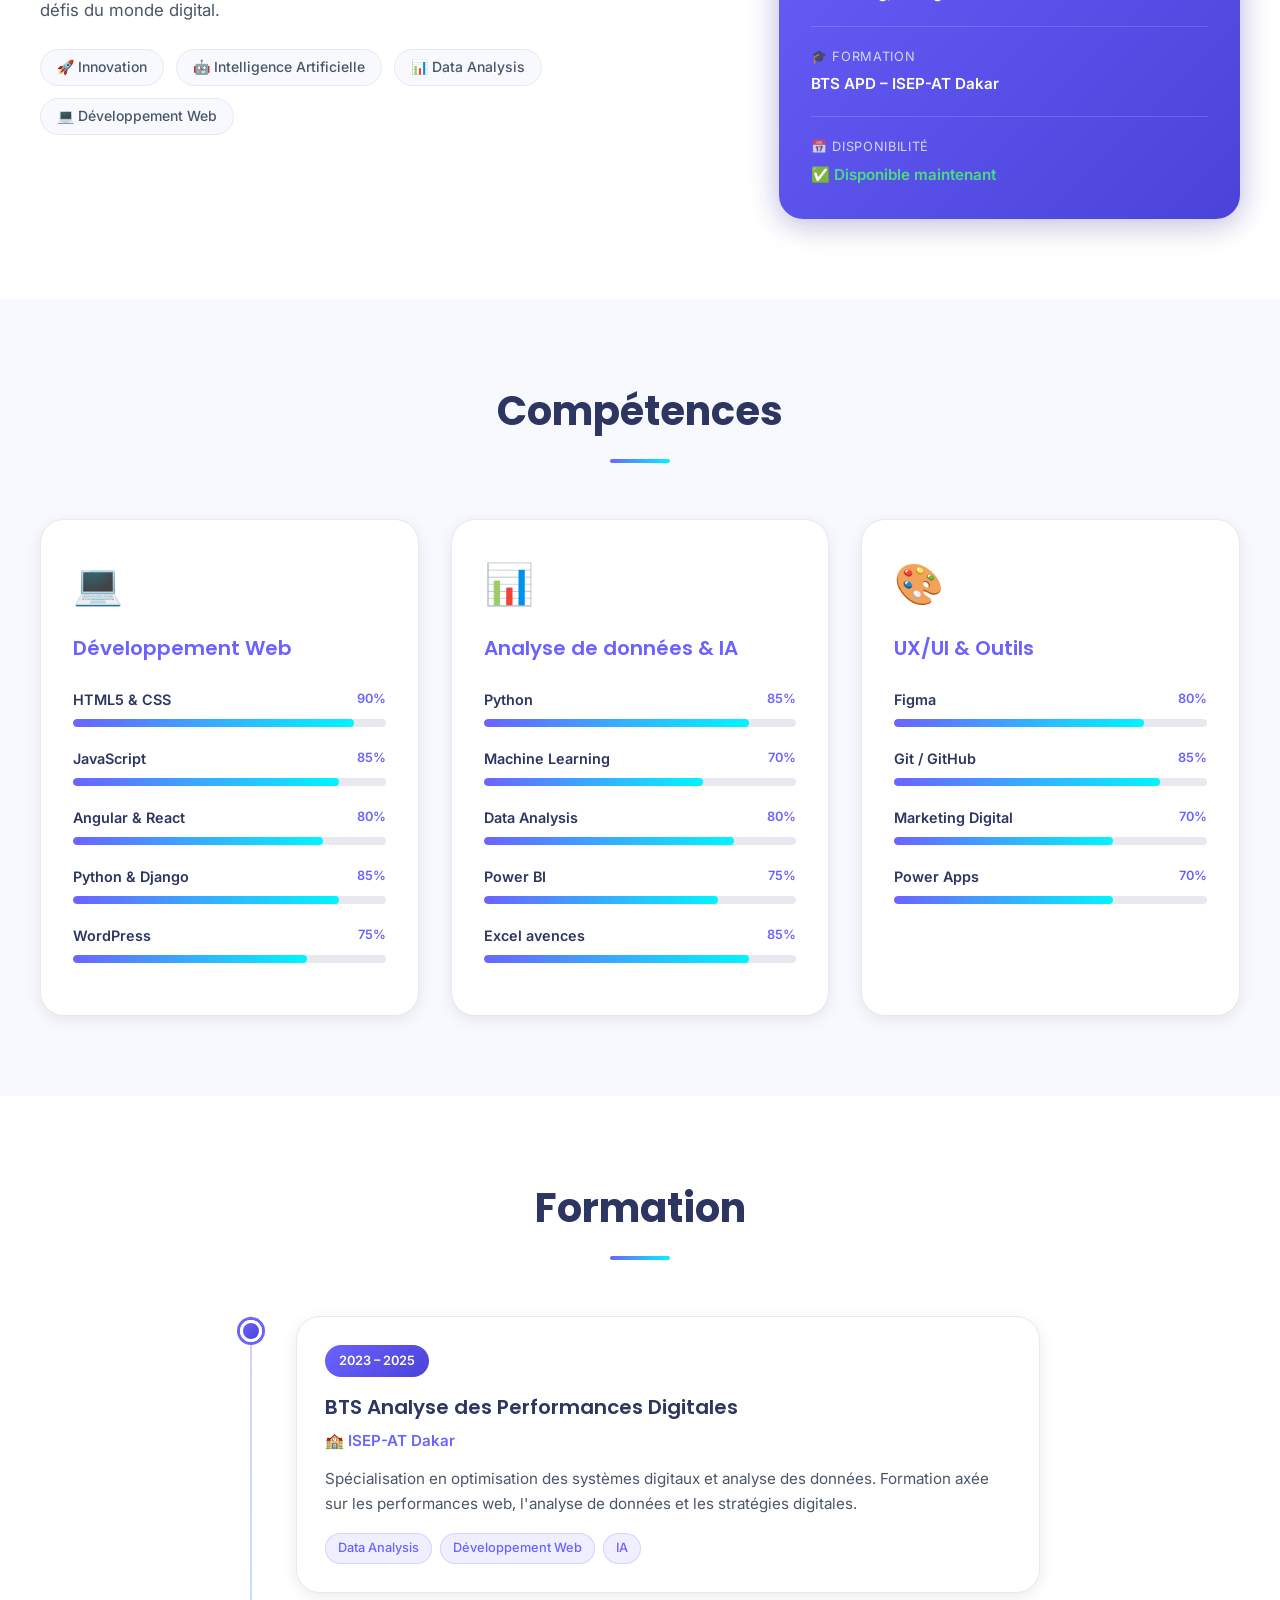
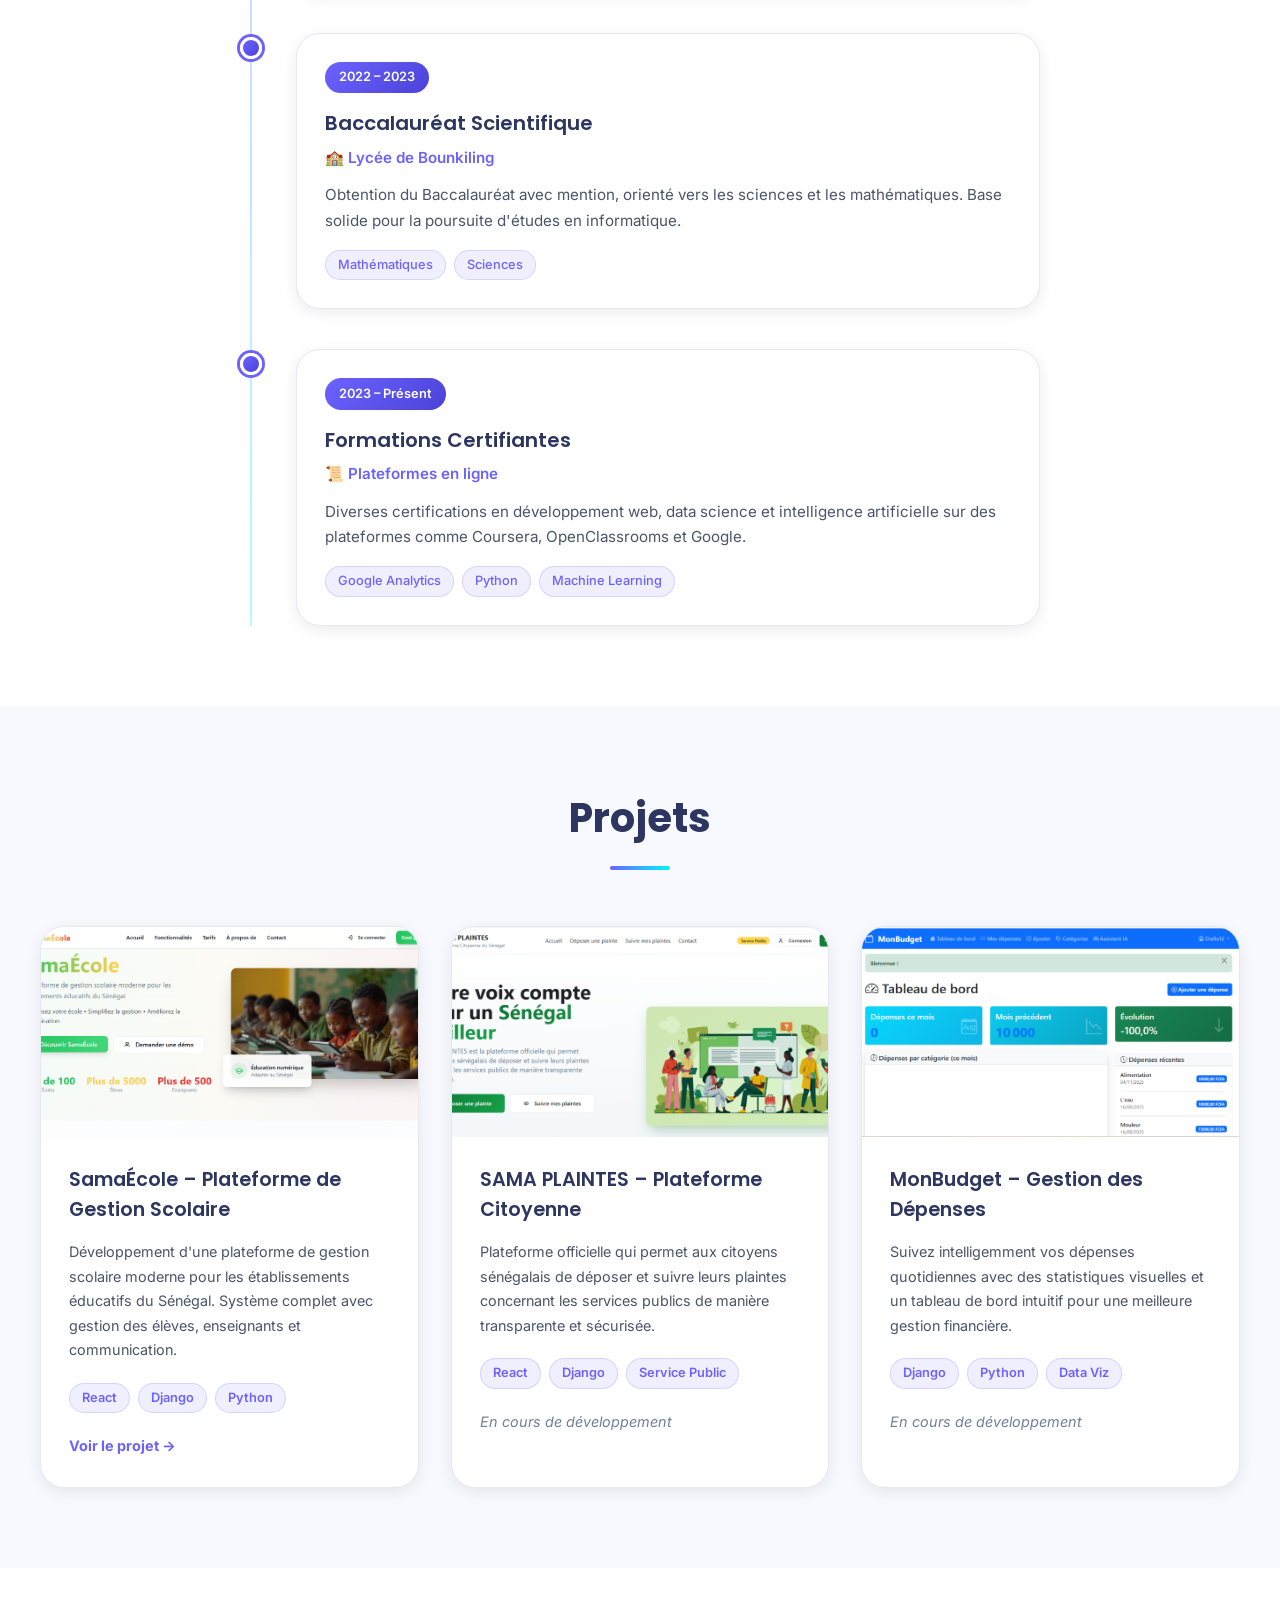
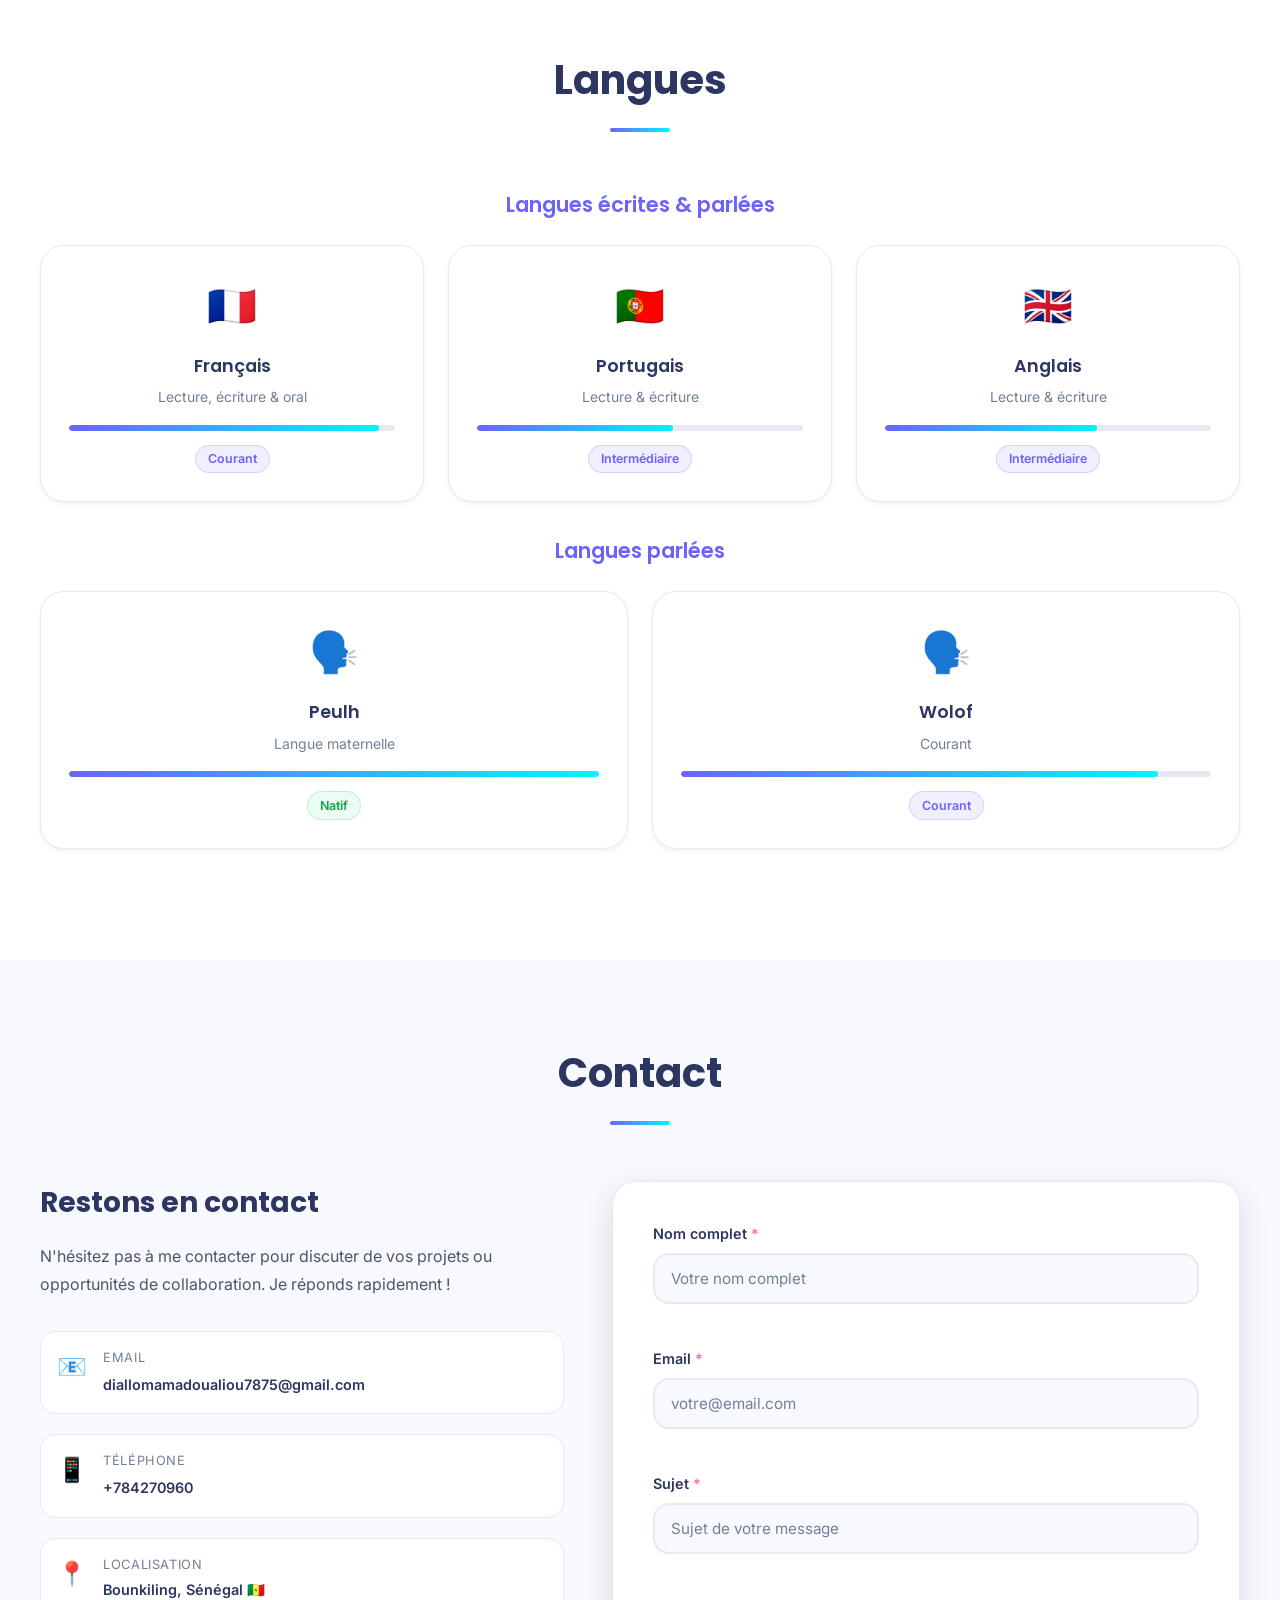
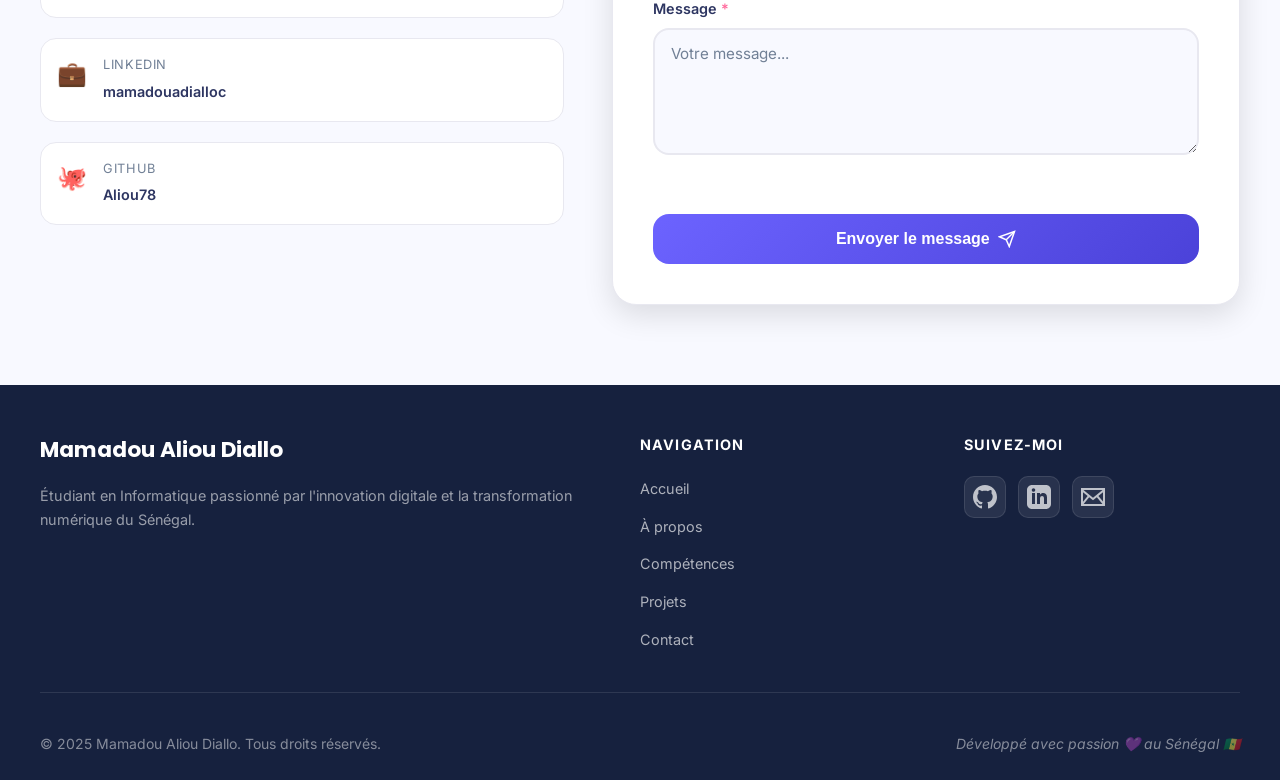
==== commit 6b7e9ba5: "mise à jour du projet" ====
--- a/index.html
+++ b/index.html
@@ -1,27 +1,76 @@
 <!DOCTYPE html>
-<html lang="fr">
+<html lang="fr" data-theme="light">
 
 <head>
     <meta charset="UTF-8">
     <meta name="viewport" content="width=device-width, initial-scale=1.0">
     <meta name="description"
         content="Portfolio de Mamadou Aliou Diallo - Étudiant en Informatique spécialisé en Analyse des Performances Digitales, développement web et intelligence artificielle.">
-    <meta name="keywords" content="Mamadou Aliou Diallo, développeur web, analyse digitale, IA, portfolio">
+    <meta name="keywords" content="Mamadou Aliou Diallo, développeur web, analyse digitale, IA, portfolio, Sénégal">
     <meta name="author" content="Mamadou Aliou Diallo">
+
+    <!-- Open Graph / Social Media -->
+    <meta property="og:type" content="website">
+    <meta property="og:title" content="Mamadou Aliou Diallo - Portfolio">
+    <meta property="og:description"
+        content="Étudiant en Informatique spécialisé en Analyse des Performances Digitales, développement web et IA.">
+    <meta property="og:url" content="https://aliou78.github.io">
+    <meta property="og:image" content="profile.png">
+    <meta name="twitter:card" content="summary_large_image">
+    <meta name="twitter:title" content="Mamadou Aliou Diallo - Portfolio">
+    <meta name="twitter:description" content="Étudiant en Informatique passionné par l'innovation digitale et l'IA.">
+
     <title>Mamadou Aliou Diallo - Portfolio | Analyse des Performances Digitales</title>
+
+    <!-- Google Fonts -->
+    <link rel="preconnect" href="https://fonts.googleapis.com">
+    <link rel="preconnect" href="https://fonts.gstatic.com" crossorigin>
+    <link
+        href="https://fonts.googleapis.com/css2?family=Inter:wght@300;400;500;600;700;800&family=Poppins:wght@400;500;600;700;800&display=swap"
+        rel="stylesheet">
+
     <link rel="stylesheet" href="style.css">
 </head>
 
 <body>
+    <!-- Loader -->
+    <div class="page-loader" id="pageLoader">
+        <div class="loader-inner">
+            <span class="loader-text">MAD</span>
+            <div class="loader-bar"></div>
+        </div>
+    </div>
+
+    <!-- Particules Hero -->
+    <canvas id="particles-canvas"></canvas>
+
     <!-- Navigation -->
     <nav class="navbar" id="navbar">
         <div class="container nav-container">
-            <a href="#accueil" class="logo">MAD</a>
-            <button class="menu-toggle" id="menuToggle" aria-label="Toggle menu">
-                <span></span>
-                <span></span>
-                <span></span>
-            </button>
+            <a href="#accueil" class="logo" aria-label="Mamadou Aliou Diallo - Accueil">
+                <svg class="logo-img" viewBox="0 0 100 100" xmlns="http://www.w3.org/2000/svg">
+                    <defs>
+                        <linearGradient id="hexGrad" x1="0%" y1="0%" x2="100%" y2="100%">
+                            <stop offset="0%" stop-color="#6C63FF" />
+                            <stop offset="100%" stop-color="#00F5FF" />
+                        </linearGradient>
+                        <filter id="glow">
+                            <feGaussianBlur stdDeviation="2" result="coloredBlur" />
+                            <feMerge>
+                                <feMergeNode in="coloredBlur" />
+                                <feMergeNode in="SourceGraphic" />
+                            </feMerge>
+                        </filter>
+                    </defs>
+                    <path d="M50 5 L90 27.5 V72.5 L50 95 L10 72.5 V27.5 Z" fill="url(#hexGrad)" fill-opacity="0.1"
+                        stroke="url(#hexGrad)" stroke-width="2" />
+                    <path d="M30 65 V35 L50 55 L70 35 V65" stroke="url(#hexGrad)" stroke-width="8"
+                        stroke-linecap="round" stroke-linejoin="round" fill="none" filter="url(#glow)" />
+                    <circle cx="50" cy="75" r="4" fill="#00F5FF">
+                        <animate attributeName="opacity" values="1;0.3;1" dur="2s" repeatCount="indefinite" />
+                    </circle>
+                </svg>
+            </a>
             <ul class="nav-menu" id="navMenu">
                 <li><a href="#accueil" class="nav-link">Accueil</a></li>
                 <li><a href="#apropos" class="nav-link">À propos</a></li>
@@ -31,6 +80,16 @@
                 <li><a href="#langues" class="nav-link">Langues</a></li>
                 <li><a href="#contact" class="nav-link">Contact</a></li>
             </ul>
+            <div class="nav-actions">
+                <button class="theme-toggle" id="themeToggle" aria-label="Basculer le thème">
+                    <span class="theme-icon">🌙</span>
+                </button>
+                <button class="menu-toggle" id="menuToggle" aria-label="Toggle menu">
+                    <span></span>
+                    <span></span>
+                    <span></span>
+                </button>
+            </div>
         </div>
     </nav>
 
@@ -38,19 +97,103 @@
     <section id="accueil" class="hero">
         <div class="container hero-container">
             <div class="hero-content">
+                <div class="hero-badge">
+                    <span class="badge-dot"></span>
+                    Disponible pour des opportunités
+                </div>
                 <h1 class="hero-title">
                     <span class="greeting">Bonjour, je suis</span>
-                    <span class="name">Mamadou Aliou Diallo</span>
+                    <span class="name">Mamadou Aliou<br>Diallo</span>
                 </h1>
-                <p class="hero-subtitle">Étudiant en Informatique – Analyse des Performances Digitales</p>
-                <p class="hero-description">Passionné par l'innovation digitale, l'IA et la transformation numérique</p>
+                <p class="hero-subtitle" id="typingTarget">Étudiant en Informatique – Analyse des Performances Digitales
+                </p>
+                <p class="hero-description">Passionné par l'innovation digitale, l'IA et la transformation numérique du
+                    Sénégal 🇸🇳</p>
                 <div class="hero-buttons">
-                    <a href="#contact" class="btn btn-primary">Me contacter</a>
-                    <a href="#projets" class="btn btn-secondary">Voir mes projets</a>
+                    <a href="#contact" class="btn btn-primary">
+                        <svg width="18" height="18" viewBox="0 0 24 24" fill="none" stroke="currentColor"
+                            stroke-width="2">
+                            <path d="M21 15a2 2 0 0 1-2 2H7l-4 4V5a2 2 0 0 1 2-2h14a2 2 0 0 1 2 2z" />
+                        </svg>
+                        Me contacter
+                    </a>
+                    <a href="#projets" class="btn btn-secondary">
+                        <svg width="18" height="18" viewBox="0 0 24 24" fill="none" stroke="currentColor"
+                            stroke-width="2">
+                            <rect x="2" y="3" width="20" height="14" rx="2" />
+                            <line x1="8" y1="21" x2="16" y2="21" />
+                            <line x1="12" y1="17" x2="12" y2="21" />
+                        </svg>
+                        Voir mes projets
+                    </a>
+                    <a href="cv.html" target="_blank" class="btn btn-outline">
+                        <svg width="18" height="18" viewBox="0 0 24 24" fill="none" stroke="currentColor"
+                            stroke-width="2">
+                            <path d="M21 15v4a2 2 0 0 1-2 2H5a2 2 0 0 1-2-2v-4" />
+                            <polyline points="7 10 12 15 17 10" />
+                            <line x1="12" y1="15" x2="12" y2="3" />
+                        </svg>
+                        Voir/Télécharger CV
+                    </a>
+                </div>
+                <div class="hero-socials">
+                    <a href="https://github.com/Aliou78" target="_blank" rel="noopener noreferrer"
+                        class="hero-social-link" aria-label="GitHub">
+                        <svg width="20" height="20" viewBox="0 0 24 24" fill="currentColor">
+                            <path
+                                d="M12 0c-6.626 0-12 5.373-12 12 0 5.302 3.438 9.8 8.207 11.387.599.111.793-.261.793-.577v-2.234c-3.338.726-4.033-1.416-4.033-1.416-.546-1.387-1.333-1.756-1.333-1.756-1.089-.745.083-.729.083-.729 1.205.084 1.839 1.237 1.839 1.237 1.07 1.834 2.807 1.304 3.492.997.107-.775.418-1.305.762-1.604-2.665-.305-5.467-1.334-5.467-5.931 0-1.311.469-2.381 1.236-3.221-.124-.303-.535-1.524.117-3.176 0 0 1.008-.322 3.301 1.23.957-.266 1.983-.399 3.003-.404 1.02.005 2.047.138 3.006.404 2.291-1.552 3.297-1.23 3.297-1.23.653 1.653.242 2.874.118 3.176.77.84 1.235 1.911 1.235 3.221 0 4.609-2.807 5.624-5.479 5.921.43.372.823 1.102.823 2.222v3.293c0 .319.192.694.801.576 4.765-1.589 8.199-6.086 8.199-11.386 0-6.627-5.373-12-12-12z" />
+                        </svg>
+                    </a>
+                    <a href="https://www.linkedin.com/in/mamadouadialloc" target="_blank" rel="noopener noreferrer"
+                        class="hero-social-link" aria-label="LinkedIn">
+                        <svg width="20" height="20" viewBox="0 0 24 24" fill="currentColor">
+                            <path
+                                d="M19 0h-14c-2.761 0-5 2.239-5 5v14c0 2.761 2.239 5 5 5h14c2.762 0 5-2.239 5-5v-14c0-2.761-2.238-5-5-5zm-11 19h-3v-11h3v11zm-1.5-12.268c-.966 0-1.75-.79-1.75-1.764s.784-1.764 1.75-1.764 1.75.79 1.75 1.764-.783 1.764-1.75 1.764zm13.5 12.268h-3v-5.604c0-3.368-4-3.113-4 0v5.604h-3v-11h3v1.765c1.396-2.586 7-2.777 7 2.476v6.759z" />
+                        </svg>
+                    </a>
+                    <a href="mailto:diallomamadoualiou7875@gmail.com" class="hero-social-link" aria-label="Email">
+                        <svg width="20" height="20" viewBox="0 0 24 24" fill="none" stroke="currentColor"
+                            stroke-width="2">
+                            <path d="M4 4h16c1.1 0 2 .9 2 2v12c0 1.1-.9 2-2 2H4c-1.1 0-2-.9-2-2V6c0-1.1.9-2 2-2z" />
+                            <polyline points="22,6 12,13 2,6" />
+                        </svg>
+                    </a>
                 </div>
             </div>
             <div class="hero-image">
-                <div class="profile-photo" role="img" aria-label="Photo de profil de Mamadou Aliou Diallo"></div>
+                <div class="profile-photo-wrapper">
+                    <div class="profile-photo" role="img" aria-label="Photo de profil de Mamadou Aliou Diallo"></div>
+                    <div class="profile-ring"></div>
+                    <div class="profile-ring ring-2"></div>
+                </div>
+            </div>
+        </div>
+        <div class="hero-scroll-indicator">
+            <span>Défiler</span>
+            <div class="scroll-arrow"></div>
+        </div>
+    </section>
+
+    <!-- Section Statistiques -->
+    <section class="stats-section">
+        <div class="container">
+            <div class="stats-grid">
+                <div class="stat-item">
+                    <div class="stat-number" data-target="3" data-suffix="+">0</div>
+                    <div class="stat-label">Projets réalisés</div>
+                </div>
+                <div class="stat-item">
+                    <div class="stat-number" data-target="2" data-suffix=" ans">0</div>
+                    <div class="stat-label">D'expérience</div>
+                </div>
+                <div class="stat-item">
+                    <div class="stat-number" data-target="5" data-suffix="+">0</div>
+                    <div class="stat-label">Technologies maîtrisées</div>
+                </div>
+                <div class="stat-item">
+                    <div class="stat-number" data-target="100" data-suffix="%">0</div>
+                    <div class="stat-label">Passion & Engagement</div>
+                </div>
             </div>
         </div>
     </section>
@@ -61,27 +204,44 @@
             <h2 class="section-title">À propos de moi</h2>
             <div class="about-content">
                 <div class="about-text">
-                    <p>Je suis étudiant en BTS Analyse des Performances Digitales à l'ISEP-AT Dakar, passionné par les
+                    <p>Je suis étudiant en <strong>BTS Analyse des Performances Digitales</strong> à l'ISEP-AT Dakar,
+                        passionné par les
                         technologies émergentes et l'innovation digitale.</p>
-                    <p>Mon parcours combine développement web, analyse de données et intelligence artificielle. Je
+                    <p>Mon parcours combine <strong>développement web</strong>, <strong>analyse de données</strong> et
+                        <strong>intelligence artificielle</strong>. Je
                         m'intéresse particulièrement à l'optimisation des systèmes digitaux et à la transformation
-                        numérique du Sénégal.</p>
+                        numérique du Sénégal.
+                    </p>
                     <p>Avec une expertise en développement front-end et back-end, ainsi qu'en analyse de données, je
                         cherche constamment à créer des solutions innovantes qui répondent aux défis du monde digital.
                     </p>
+                    <div class="about-tags">
+                        <span class="about-tag">🚀 Innovation</span>
+                        <span class="about-tag">🤖 Intelligence Artificielle</span>
+                        <span class="about-tag">📊 Data Analysis</span>
+                        <span class="about-tag">💻 Développement Web</span>
+                    </div>
                 </div>
                 <div class="about-info">
                     <div class="info-item">
-                        <span class="info-label">Email</span>
+                        <span class="info-label">📧 Email</span>
                         <span class="info-value">diallomamadoualiou7875@gmail.com</span>
                     </div>
                     <div class="info-item">
-                        <span class="info-label">Téléphone</span>
+                        <span class="info-label">📱 Téléphone</span>
                         <span class="info-value">+784270960</span>
                     </div>
                     <div class="info-item">
-                        <span class="info-label">Localisation</span>
-                        <span class="info-value">Bounkiling, Sénégal</span>
+                        <span class="info-label">📍 Localisation</span>
+                        <span class="info-value">Bounkiling, Sénégal 🇸🇳</span>
+                    </div>
+                    <div class="info-item">
+                        <span class="info-label">🎓 Formation</span>
+                        <span class="info-value">BTS APD – ISEP-AT Dakar</span>
+                    </div>
+                    <div class="info-item last">
+                        <span class="info-label">📅 Disponibilité</span>
+                        <span class="info-value available">✅ Disponible maintenant</span>
                     </div>
                 </div>
             </div>
@@ -98,31 +258,46 @@
                     <h3 class="category-title">Développement Web</h3>
                     <ul class="skill-list">
                         <li class="skill-item">
-                            <span class="skill-name">HTML5 & CSS3</span>
+                            <div class="skill-header">
+                                <span class="skill-name">HTML5 & CSS</span>
+                                <span class="skill-percent">90%</span>
+                            </div>
                             <div class="skill-bar">
                                 <div class="skill-progress" data-progress="90"></div>
                             </div>
                         </li>
                         <li class="skill-item">
-                            <span class="skill-name">JavaScript</span>
+                            <div class="skill-header">
+                                <span class="skill-name">JavaScript</span>
+                                <span class="skill-percent">85%</span>
+                            </div>
                             <div class="skill-bar">
                                 <div class="skill-progress" data-progress="85"></div>
                             </div>
                         </li>
                         <li class="skill-item">
-                            <span class="skill-name">Angular & React</span>
+                            <div class="skill-header">
+                                <span class="skill-name">Angular & React</span>
+                                <span class="skill-percent">80%</span>
+                            </div>
                             <div class="skill-bar">
                                 <div class="skill-progress" data-progress="80"></div>
                             </div>
                         </li>
                         <li class="skill-item">
-                            <span class="skill-name">Python & Django</span>
+                            <div class="skill-header">
+                                <span class="skill-name">Python & Django</span>
+                                <span class="skill-percent">85%</span>
+                            </div>
                             <div class="skill-bar">
                                 <div class="skill-progress" data-progress="85"></div>
                             </div>
                         </li>
                         <li class="skill-item">
-                            <span class="skill-name">WordPress</span>
+                            <div class="skill-header">
+                                <span class="skill-name">WordPress</span>
+                                <span class="skill-percent">75%</span>
+                            </div>
                             <div class="skill-bar">
                                 <div class="skill-progress" data-progress="75"></div>
                             </div>
@@ -135,45 +310,49 @@
                     <h3 class="category-title">Analyse de données & IA</h3>
                     <ul class="skill-list">
                         <li class="skill-item">
-                            <span class="skill-name">Python</span>
+                            <div class="skill-header">
+                                <span class="skill-name">Python</span>
+                                <span class="skill-percent">85%</span>
+                            </div>
                             <div class="skill-bar">
                                 <div class="skill-progress" data-progress="85"></div>
                             </div>
                         </li>
-                        <li class="skill-item">
-                            <span class="skill-name">Scikit-learn</span>
+
+                        <li class="skill-item">
+                            <div class="skill-header">
+                                <span class="skill-name">Machine Learning</span>
+                                <span class="skill-percent">70%</span>
+                            </div>
+                            <div class="skill-bar">
+                                <div class="skill-progress" data-progress="70"></div>
+                            </div>
+                        </li>
+                        <li class="skill-item">
+                            <div class="skill-header">
+                                <span class="skill-name">Data Analysis</span>
+                                <span class="skill-percent">80%</span>
+                            </div>
+                            <div class="skill-bar">
+                                <div class="skill-progress" data-progress="80"></div>
+                            </div>
+                        </li>
+                        <li class="skill-item">
+                            <div class="skill-header">
+                                <span class="skill-name">Power BI</span>
+                                <span class="skill-percent">75%</span>
+                            </div>
                             <div class="skill-bar">
                                 <div class="skill-progress" data-progress="75"></div>
                             </div>
                         </li>
                         <li class="skill-item">
-                            <span class="skill-name">Machine Learning</span>
-                            <div class="skill-bar">
-                                <div class="skill-progress" data-progress="70"></div>
-                            </div>
-                        </li>
-                        <li class="skill-item">
-                            <span class="skill-name">Data Analysis</span>
-                            <div class="skill-bar">
-                                <div class="skill-progress" data-progress="80"></div>
-                            </div>
-                        </li>
-                        <li class="skill-item">
-                            <span class="skill-name">Excel</span>
+                            <div class="skill-header">
+                                <span class="skill-name">Excel avences</span>
+                                <span class="skill-percent">85%</span>
+                            </div>
                             <div class="skill-bar">
                                 <div class="skill-progress" data-progress="85"></div>
-                            </div>
-                        </li>
-                        <li class="skill-item">
-                            <span class="skill-name">Power BI</span>
-                            <div class="skill-bar">
-                                <div class="skill-progress" data-progress="75"></div>
-                            </div>
-                        </li>
-                        <li class="skill-item">
-                            <span class="skill-name">Power Apps</span>
-                            <div class="skill-bar">
-                                <div class="skill-progress" data-progress="70"></div>
                             </div>
                         </li>
                     </ul>
@@ -184,25 +363,38 @@
                     <h3 class="category-title">UX/UI & Outils</h3>
                     <ul class="skill-list">
                         <li class="skill-item">
-                            <span class="skill-name">Figma</span>
+                            <div class="skill-header">
+                                <span class="skill-name">Figma</span>
+                                <span class="skill-percent">80%</span>
+                            </div>
                             <div class="skill-bar">
                                 <div class="skill-progress" data-progress="80"></div>
                             </div>
                         </li>
                         <li class="skill-item">
-                            <span class="skill-name">Git/GitHub</span>
+                            <div class="skill-header">
+                                <span class="skill-name">Git / GitHub</span>
+                                <span class="skill-percent">85%</span>
+                            </div>
                             <div class="skill-bar">
                                 <div class="skill-progress" data-progress="85"></div>
                             </div>
                         </li>
-                        <li class="skill-item">
-                            <span class="skill-name">Trello</span>
-                            <div class="skill-bar">
-                                <div class="skill-progress" data-progress="75"></div>
-                            </div>
-                        </li>
-                        <li class="skill-item">
-                            <span class="skill-name">Marketing Digital</span>
+
+                        <li class="skill-item">
+                            <div class="skill-header">
+                                <span class="skill-name">Marketing Digital</span>
+                                <span class="skill-percent">70%</span>
+                            </div>
+                            <div class="skill-bar">
+                                <div class="skill-progress" data-progress="70"></div>
+                            </div>
+                        </li>
+                        <li class="skill-item">
+                            <div class="skill-header">
+                                <span class="skill-name">Power Apps</span>
+                                <span class="skill-percent">70%</span>
+                            </div>
                             <div class="skill-bar">
                                 <div class="skill-progress" data-progress="70"></div>
                             </div>
@@ -221,12 +413,46 @@
                 <div class="timeline-item">
                     <div class="timeline-dot"></div>
                     <div class="timeline-content">
-                        <div class="timeline-date">2023 - 2025</div>
+                        <div class="timeline-date">2023 – 2025</div>
                         <h3 class="timeline-title">BTS Analyse des Performances Digitales</h3>
-                        <p class="timeline-institution">ISEP-AT Dakar</p>
+                        <p class="timeline-institution">🏫 ISEP-AT Dakar</p>
                         <p class="timeline-description">Spécialisation en optimisation des systèmes digitaux et analyse
                             des données. Formation axée sur les performances web, l'analyse de données et les stratégies
                             digitales.</p>
+                        <div class="timeline-tags">
+                            <span class="timeline-tag">Data Analysis</span>
+                            <span class="timeline-tag">Développement Web</span>
+                            <span class="timeline-tag">IA</span>
+                        </div>
+                    </div>
+                </div>
+                <div class="timeline-item">
+                    <div class="timeline-dot"></div>
+                    <div class="timeline-content">
+                        <div class="timeline-date">2022 – 2023</div>
+                        <h3 class="timeline-title">Baccalauréat Scientifique</h3>
+                        <p class="timeline-institution">🏫 Lycée de Bounkiling</p>
+                        <p class="timeline-description">Obtention du Baccalauréat avec mention, orienté vers les
+                            sciences et les mathématiques. Base solide pour la poursuite d'études en informatique.</p>
+                        <div class="timeline-tags">
+                            <span class="timeline-tag">Mathématiques</span>
+                            <span class="timeline-tag">Sciences</span>
+                        </div>
+                    </div>
+                </div>
+                <div class="timeline-item">
+                    <div class="timeline-dot"></div>
+                    <div class="timeline-content">
+                        <div class="timeline-date">2023 – Présent</div>
+                        <h3 class="timeline-title">Formations Certifiantes</h3>
+                        <p class="timeline-institution">📜 Plateformes en ligne</p>
+                        <p class="timeline-description">Diverses certifications en développement web, data science et
+                            intelligence artificielle sur des plateformes comme Coursera, OpenClassrooms et Google.</p>
+                        <div class="timeline-tags">
+                            <span class="timeline-tag">Google Analytics</span>
+                            <span class="timeline-tag">Python</span>
+                            <span class="timeline-tag">Machine Learning</span>
+                        </div>
                     </div>
                 </div>
             </div>
@@ -240,9 +466,14 @@
             <div class="projects-grid">
                 <article class="project-card">
                     <div class="project-image project-image-1" role="img"
-                        aria-label="Capture d'écran du projet SamaÉcole"></div>
+                        aria-label="Capture d'écran du projet SamaÉcole">
+                        <div class="project-overlay">
+                            <a href="https://samaecole.sn" target="_blank" rel="noopener noreferrer"
+                                class="overlay-btn">Voir le projet →</a>
+                        </div>
+                    </div>
                     <div class="project-content">
-                        <h3 class="project-title">SamaÉcole - Plateforme de Gestion Scolaire</h3>
+                        <h3 class="project-title">SamaÉcole – Plateforme de Gestion Scolaire</h3>
                         <p class="project-description">Développement d'une plateforme de gestion scolaire moderne pour
                             les établissements éducatifs du Sénégal. Système complet avec gestion des élèves,
                             enseignants et communication.</p>
@@ -258,9 +489,13 @@
 
                 <article class="project-card">
                     <div class="project-image project-image-2" role="img"
-                        aria-label="Capture d'écran du projet SAMA PLAINTES"></div>
+                        aria-label="Capture d'écran du projet SAMA PLAINTES">
+                        <div class="project-overlay">
+                            <span class="overlay-btn coming">En développement</span>
+                        </div>
+                    </div>
                     <div class="project-content">
-                        <h3 class="project-title">SAMA PLAINTES - Plateforme Citoyenne</h3>
+                        <h3 class="project-title">SAMA PLAINTES – Plateforme Citoyenne</h3>
                         <p class="project-description">Plateforme officielle qui permet aux citoyens sénégalais de
                             déposer et suivre leurs plaintes concernant les services publics de manière transparente et
                             sécurisée.</p>
@@ -269,15 +504,19 @@
                             <span class="tag">Django</span>
                             <span class="tag">Service Public</span>
                         </div>
-                        <a href="#" class="project-link">Voir le projet →</a>
+                        <span class="project-link muted">En cours de développement</span>
                     </div>
                 </article>
 
                 <article class="project-card">
                     <div class="project-image project-image-3" role="img"
-                        aria-label="Capture d'écran du projet MonBudget"></div>
+                        aria-label="Capture d'écran du projet MonBudget">
+                        <div class="project-overlay">
+                            <span class="overlay-btn coming">En développement</span>
+                        </div>
+                    </div>
                     <div class="project-content">
-                        <h3 class="project-title">MonBudget - Gestion des Dépenses</h3>
+                        <h3 class="project-title">MonBudget – Gestion des Dépenses</h3>
                         <p class="project-description">Suivez intelligemment vos dépenses quotidiennes avec des
                             statistiques visuelles et un tableau de bord intuitif pour une meilleure gestion financière.
                         </p>
@@ -286,7 +525,7 @@
                             <span class="tag">Python</span>
                             <span class="tag">Data Viz</span>
                         </div>
-                        <a href="#" class="project-link">Voir le projet →</a>
+                        <span class="project-link muted">En cours de développement</span>
                     </div>
                 </article>
             </div>
@@ -308,6 +547,7 @@
                     <div class="language-bar">
                         <div class="language-progress" data-level="95"></div>
                     </div>
+                    <span class="language-badge">Courant</span>
                 </div>
                 <div class="language-card">
                     <div class="language-icon">🇵🇹</div>
@@ -316,6 +556,7 @@
                     <div class="language-bar">
                         <div class="language-progress" data-level="60"></div>
                     </div>
+                    <span class="language-badge">Intermédiaire</span>
                 </div>
                 <div class="language-card">
                     <div class="language-icon">🇬🇧</div>
@@ -324,6 +565,7 @@
                     <div class="language-bar">
                         <div class="language-progress" data-level="65"></div>
                     </div>
+                    <span class="language-badge">Intermédiaire</span>
                 </div>
             </div>
 
@@ -337,6 +579,7 @@
                     <div class="language-bar">
                         <div class="language-progress" data-level="100"></div>
                     </div>
+                    <span class="language-badge native">Natif</span>
                 </div>
                 <div class="language-card">
                     <div class="language-icon">🗣️</div>
@@ -345,6 +588,7 @@
                     <div class="language-bar">
                         <div class="language-progress" data-level="90"></div>
                     </div>
+                    <span class="language-badge">Courant</span>
                 </div>
             </div>
         </div>
@@ -358,7 +602,7 @@
                 <div class="contact-info">
                     <h3 class="contact-subtitle">Restons en contact</h3>
                     <p class="contact-description">N'hésitez pas à me contacter pour discuter de vos projets ou
-                        opportunités de collaboration.</p>
+                        opportunités de collaboration. Je réponds rapidement !</p>
                     <div class="contact-details">
                         <div class="contact-item">
                             <div class="contact-icon">📧</div>
@@ -379,29 +623,63 @@
                             <div class="contact-icon">📍</div>
                             <div>
                                 <p class="contact-label">Localisation</p>
-                                <p class="contact-value">Bounkiling, Sénégal</p>
-                            </div>
-                        </div>
-                    </div>
-                </div>
-                <form class="contact-form" id="contactForm">
+                                <p class="contact-value">Bounkiling, Sénégal 🇸🇳</p>
+                            </div>
+                        </div>
+                        <div class="contact-item">
+                            <div class="contact-icon">💼</div>
+                            <div>
+                                <p class="contact-label">LinkedIn</p>
+                                <a href="https://www.linkedin.com/in/mamadouadialloc" target="_blank"
+                                    rel="noopener noreferrer" class="contact-value">mamadouadialloc</a>
+                            </div>
+                        </div>
+                        <div class="contact-item">
+                            <div class="contact-icon">🐙</div>
+                            <div>
+                                <p class="contact-label">GitHub</p>
+                                <a href="https://github.com/Aliou78" target="_blank" rel="noopener noreferrer"
+                                    class="contact-value">Aliou78</a>
+                            </div>
+                        </div>
+                    </div>
+                </div>
+                <form class="contact-form" id="contactForm" novalidate>
                     <div class="form-group">
-                        <label for="name">Nom complet</label>
-                        <input type="text" id="name" name="name" required aria-required="true">
+                        <label for="name">Nom complet <span class="required">*</span></label>
+                        <input type="text" id="name" name="name" placeholder="Votre nom complet" required
+                            aria-required="true">
+                        <span class="form-error" id="nameError"></span>
                     </div>
                     <div class="form-group">
-                        <label for="email">Email</label>
-                        <input type="email" id="email" name="email" required aria-required="true">
+                        <label for="email">Email <span class="required">*</span></label>
+                        <input type="email" id="email" name="email" placeholder="votre@email.com" required
+                            aria-required="true">
+                        <span class="form-error" id="emailError"></span>
                     </div>
                     <div class="form-group">
-                        <label for="subject">Sujet</label>
-                        <input type="text" id="subject" name="subject" required aria-required="true">
+                        <label for="subject">Sujet <span class="required">*</span></label>
+                        <input type="text" id="subject" name="subject" placeholder="Sujet de votre message" required
+                            aria-required="true">
+                        <span class="form-error" id="subjectError"></span>
                     </div>
                     <div class="form-group">
-                        <label for="message">Message</label>
-                        <textarea id="message" name="message" rows="5" required aria-required="true"></textarea>
-                    </div>
-                    <button type="submit" class="btn btn-primary">Envoyer le message</button>
+                        <label for="message">Message <span class="required">*</span></label>
+                        <textarea id="message" name="message" rows="5" placeholder="Votre message..." required
+                            aria-required="true"></textarea>
+                        <span class="form-error" id="messageError"></span>
+                    </div>
+                    <button type="submit" class="btn btn-submit" id="submitBtn">
+                        <span class="btn-text">Envoyer le message</span>
+                        <svg width="18" height="18" viewBox="0 0 24 24" fill="none" stroke="currentColor"
+                            stroke-width="2">
+                            <line x1="22" y1="2" x2="11" y2="13" />
+                            <polygon points="22 2 15 22 11 13 2 9 22 2" />
+                        </svg>
+                    </button>
+                    <div class="form-success" id="formSuccess">
+                        ✅ Votre message a été envoyé avec succès !
+                    </div>
                 </form>
             </div>
         </div>
--- a/style.css
+++ b/style.css
@@ -1,6 +1,8 @@
 /* ===================================
    VARIABLES & RESET
    =================================== */
+@import url('https://fonts.googleapis.com/css2?family=Inter:wght@300;400;500;600;700;800&family=Poppins:wght@400;500;600;700;800&display=swap');
+
 :root {
     /* Couleurs principales */
     --primary-color: #6C63FF;
@@ -9,7 +11,7 @@
     --secondary-color: #00F5FF;
     --accent-color: #FF6B9D;
 
-    /* Couleurs neutres */
+    /* Couleurs neutres - Light Mode */
     --dark: #1A1A2E;
     --dark-secondary: #16213E;
     --gray-dark: #2D3561;
@@ -18,9 +20,22 @@
     --light: #F8F9FF;
     --white: #ffffff;
 
+    /* Hero */
+    --hero-gradient: linear-gradient(160deg, #F8F9FF 0%, #EEF0FF 100%);
+
+    /* Fond */
+    --bg-primary: #F8F9FF;
+    --bg-secondary: #ffffff;
+    --bg-card: #ffffff;
+    --text-primary: #2D3561;
+    --text-secondary: #4A5568;
+    --text-muted: #718096;
+    --border-color: #E8E8F0;
+    --navbar-bg: rgba(255, 255, 255, 0.95);
+
     /* Typographie */
-    --font-primary: 'Segoe UI', Tahoma, Geneva, Verdana, sans-serif;
-    --font-secondary: 'Arial', sans-serif;
+    --font-primary: 'Inter', 'Segoe UI', sans-serif;
+    --font-heading: 'Poppins', sans-serif;
 
     /* Espacements */
     --spacing-xs: 0.5rem;
@@ -35,16 +50,44 @@
     --transition-slow: 0.5s ease;
 
     /* Ombres */
-    --shadow-sm: 0 2px 4px rgba(0, 0, 0, 0.1);
-    --shadow-md: 0 4px 6px rgba(0, 0, 0, 0.1);
-    --shadow-lg: 0 10px 25px rgba(0, 0, 0, 0.15);
-    --shadow-xl: 0 20px 40px rgba(0, 0, 0, 0.2);
+    --shadow-sm: 0 2px 4px rgba(0, 0, 0, 0.06);
+    --shadow-md: 0 4px 15px rgba(0, 0, 0, 0.08);
+    --shadow-lg: 0 10px 30px rgba(0, 0, 0, 0.12);
+    --shadow-xl: 0 20px 50px rgba(0, 0, 0, 0.18);
+    --shadow-glow: 0 0 30px rgba(108, 99, 255, 0.3);
 
     /* Border radius */
-    --radius-sm: 4px;
-    --radius-md: 8px;
-    --radius-lg: 12px;
-    --radius-xl: 20px;
+    --radius-sm: 6px;
+    --radius-md: 10px;
+    --radius-lg: 16px;
+    --radius-xl: 24px;
+    --radius-full: 9999px;
+}
+
+/* Dark Mode */
+[data-theme="dark"] {
+    --primary-color: #8B84FF;
+    --primary-dark: #6C63FF;
+    --primary-light: #A09AFF;
+    --hero-gradient: linear-gradient(135deg, #1a1a2e 0%, #16213E 100%);
+    --bg-primary: #0F0F1A;
+    --bg-secondary: #1A1A2E;
+    --bg-card: #16213E;
+    --text-primary: #E2E8F0;
+    --text-secondary: #A0AEC0;
+    --text-muted: #718096;
+    --border-color: #2D3748;
+    --navbar-bg: rgba(15, 15, 26, 0.95);
+    --dark: #E2E8F0;
+    --gray-dark: #E2E8F0;
+    --gray: #A0AEC0;
+    --gray-light: #2D3748;
+    --light: #1A1A2E;
+    --white: #16213E;
+    --shadow-sm: 0 2px 4px rgba(0, 0, 0, 0.3);
+    --shadow-md: 0 4px 15px rgba(0, 0, 0, 0.4);
+    --shadow-lg: 0 10px 30px rgba(0, 0, 0, 0.5);
+    --shadow-xl: 0 20px 50px rgba(0, 0, 0, 0.6);
 }
 
 * {
@@ -61,9 +104,82 @@
 body {
     font-family: var(--font-primary);
     line-height: 1.6;
-    color: var(--gray-dark);
-    background-color: var(--light);
+    color: var(--text-primary);
+    background-color: var(--bg-primary);
     overflow-x: hidden;
+    transition: background-color 0.3s ease, color 0.3s ease;
+}
+
+/* ===================================
+   PAGE LOADER
+   =================================== */
+.page-loader {
+    position: fixed;
+    inset: 0;
+    background: var(--dark-secondary);
+    display: flex;
+    align-items: center;
+    justify-content: center;
+    z-index: 9999;
+    transition: opacity 0.5s ease, visibility 0.5s ease;
+}
+
+.page-loader.hidden {
+    opacity: 0;
+    visibility: hidden;
+}
+
+.loader-inner {
+    text-align: center;
+}
+
+.loader-text {
+    display: block;
+    font-family: var(--font-heading);
+    font-size: 3rem;
+    font-weight: 800;
+    color: var(--primary-color);
+    margin-bottom: 1rem;
+    letter-spacing: 0.1em;
+}
+
+.loader-bar {
+    width: 200px;
+    height: 4px;
+    background: rgba(255, 255, 255, 0.1);
+    border-radius: 10px;
+    overflow: hidden;
+    margin: 0 auto;
+}
+
+.loader-bar::after {
+    content: '';
+    display: block;
+    height: 100%;
+    width: 0;
+    background: linear-gradient(to right, var(--primary-color), var(--secondary-color));
+    border-radius: 10px;
+    animation: loadBar 1.2s ease forwards;
+}
+
+@keyframes loadBar {
+    to {
+        width: 100%;
+    }
+}
+
+/* ===================================
+   PARTICLES CANVAS
+   =================================== */
+#particles-canvas {
+    position: fixed;
+    top: 0;
+    left: 0;
+    width: 100%;
+    height: 100%;
+    pointer-events: none;
+    z-index: 0;
+    opacity: 0.4;
 }
 
 /* ===================================
@@ -74,11 +190,13 @@
     top: 0;
     left: 0;
     right: 0;
-    background: rgba(255, 255, 255, 0.95);
-    backdrop-filter: blur(10px);
+    background: var(--navbar-bg);
+    backdrop-filter: blur(20px);
+    -webkit-backdrop-filter: blur(20px);
     box-shadow: var(--shadow-sm);
     z-index: 1000;
-    transition: var(--transition-normal);
+    transition: all var(--transition-normal);
+    border-bottom: 1px solid var(--border-color);
 }
 
 .navbar.scrolled {
@@ -95,28 +213,46 @@
 }
 
 .logo {
+    font-family: var(--font-heading);
     font-size: 1.75rem;
-    font-weight: bold;
+    font-weight: 800;
     color: var(--primary-color);
     text-decoration: none;
     transition: var(--transition-fast);
+    display: flex;
+    align-items: center;
+    gap: 0.75rem;
+}
+
+.logo-img {
+    height: 40px;
+    width: 40px;
+    transition: var(--transition-normal);
+}
+
+.logo:hover .logo-img {
+    transform: rotate(10deg);
+}
+
+.logo-dot {
+    color: var(--secondary-color);
 }
 
 .logo:hover {
-    color: var(--primary-dark);
-    transform: scale(1.05);
+    transform: scale(1.02);
 }
 
 .nav-menu {
     display: flex;
     list-style: none;
-    gap: 2rem;
+    gap: 1.75rem;
 }
 
 .nav-link {
-    color: var(--gray-dark);
+    color: var(--text-secondary);
     text-decoration: none;
     font-weight: 500;
+    font-size: 0.9rem;
     transition: var(--transition-fast);
     position: relative;
     padding: 0.5rem 0;
@@ -129,22 +265,51 @@
     left: 0;
     width: 0;
     height: 2px;
+    background: linear-gradient(to right, var(--primary-color), var(--secondary-color));
+    border-radius: var(--radius-full);
+    transition: var(--transition-normal);
+}
+
+.nav-link:hover,
+.nav-link.active {
+    color: var(--primary-color);
+}
+
+.nav-link:hover::after,
+.nav-link.active::after {
+    width: 100%;
+}
+
+.nav-actions {
+    display: flex;
+    align-items: center;
+    gap: 0.75rem;
+}
+
+.theme-toggle {
+    background: var(--bg-card);
+    border: 1px solid var(--border-color);
+    border-radius: var(--radius-full);
+    width: 40px;
+    height: 40px;
+    display: flex;
+    align-items: center;
+    justify-content: center;
+    cursor: pointer;
+    transition: var(--transition-normal);
+    font-size: 1.1rem;
+}
+
+.theme-toggle:hover {
     background: var(--primary-color);
-    transition: var(--transition-normal);
-}
-
-.nav-link:hover {
-    color: var(--primary-color);
-}
-
-.nav-link:hover::after {
-    width: 100%;
+    border-color: var(--primary-color);
+    transform: rotate(15deg);
 }
 
 .menu-toggle {
     display: none;
     flex-direction: column;
-    gap: 4px;
+    gap: 5px;
     background: none;
     border: none;
     cursor: pointer;
@@ -153,22 +318,49 @@
 
 .menu-toggle span {
     width: 25px;
-    height: 3px;
-    background: var(--primary-color);
-    border-radius: 2px;
+    height: 2px;
+    background: var(--text-primary);
+    border-radius: var(--radius-full);
     transition: var(--transition-normal);
+    display: block;
+}
+
+.menu-toggle.active span:nth-child(1) {
+    transform: translateY(7px) rotate(45deg);
+}
+
+.menu-toggle.active span:nth-child(2) {
+    opacity: 0;
+}
+
+.menu-toggle.active span:nth-child(3) {
+    transform: translateY(-7px) rotate(-45deg);
 }
 
 /* ===================================
    HERO SECTION
    =================================== */
 .hero {
-    min-height: 85vh;
+    min-height: 100vh;
     display: flex;
     align-items: center;
-    background: linear-gradient(135deg, #FF6B35 0%, #F7931E 100%);
-    color: var(--white);
+    background: var(--hero-gradient);
+    color: var(--text-primary);
     padding-top: 80px;
+    position: relative;
+    overflow: hidden;
+}
+
+[data-theme="dark"] .hero {
+    color: #E2E8F0;
+}
+
+.hero::before {
+    content: '';
+    position: absolute;
+    inset: 0;
+    background: radial-gradient(ellipse at 80% 20%, rgba(108, 99, 255, 0.08) 0%, transparent 60%);
+    pointer-events: none;
 }
 
 .hero-container {
@@ -176,112 +368,326 @@
     grid-template-columns: 1fr 1fr;
     gap: 3rem;
     align-items: center;
+    position: relative;
+    z-index: 1;
+    width: 100%;
+    max-width: 1200px;
+    margin: 0 auto;
+    padding: 2rem;
 }
 
 .hero-content {
-    animation: fadeInLeft 1s ease;
+    animation: fadeInLeft 0.8s ease both;
+}
+
+.hero-badge {
+    display: inline-flex;
+    align-items: center;
+    gap: 0.5rem;
+    background: rgba(255, 255, 255, 0.15);
+    backdrop-filter: blur(10px);
+    border: 1px solid rgba(255, 255, 255, 0.3);
+    padding: 0.5rem 1rem;
+    border-radius: var(--radius-full);
+    font-size: 0.85rem;
+    font-weight: 500;
+    margin-bottom: 1.5rem;
+    color: var(--primary-color);
+}
+
+[data-theme="dark"] .hero-badge {
+    background: rgba(255, 255, 255, 0.1);
+    border-color: rgba(255, 255, 255, 0.25);
+    color: rgba(255, 255, 255, 0.9);
+}
+
+.badge-dot {
+    width: 8px;
+    height: 8px;
+    border-radius: 50%;
+    background: #4ade80;
+    animation: pulse-dot 2s infinite;
+}
+
+@keyframes pulse-dot {
+
+    0%,
+    100% {
+        box-shadow: 0 0 0 0 rgba(74, 222, 128, 0.4);
+    }
+
+    50% {
+        box-shadow: 0 0 0 6px rgba(74, 222, 128, 0);
+    }
 }
 
 .greeting {
     display: block;
-    font-size: 1.25rem;
+    font-size: 1.2rem;
     margin-bottom: 0.5rem;
-    opacity: 0.9;
+    font-weight: 500;
+    color: var(--text-secondary);
+}
+
+[data-theme="dark"] .greeting {
+    color: rgba(255, 255, 255, 0.75);
 }
 
 .name {
     display: block;
+    font-family: var(--font-heading);
     font-size: 3.5rem;
-    font-weight: bold;
+    font-weight: 800;
     margin-bottom: 1rem;
-    background: linear-gradient(to right, #ffffff, #00F5FF);
+    background: linear-gradient(135deg, var(--primary-color), #FF6B35);
     -webkit-background-clip: text;
     -webkit-text-fill-color: transparent;
     background-clip: text;
+    line-height: 1.1;
+}
+
+[data-theme="dark"] .name {
+    background: linear-gradient(to right, #ffffff, #00F5FF);
+    -webkit-background-clip: text;
+    background-clip: text;
 }
 
 .hero-subtitle {
-    font-size: 1.5rem;
-    margin-bottom: 1rem;
-    opacity: 0.95;
+    font-size: 1.25rem;
+    margin-bottom: 0.75rem;
+    font-weight: 500;
+    min-height: 2rem;
+    color: var(--text-secondary);
+}
+
+[data-theme="dark"] .hero-subtitle {
+    color: rgba(255, 255, 255, 0.85);
 }
 
 .hero-description {
-    font-size: 1.1rem;
+    font-size: 1.05rem;
     margin-bottom: 2rem;
-    opacity: 0.85;
     max-width: 500px;
+    line-height: 1.7;
+    color: var(--text-muted);
+}
+
+[data-theme="dark"] .hero-description {
+    color: rgba(255, 255, 255, 0.7);
 }
 
 .hero-buttons {
     display: flex;
-    gap: 1rem;
+    gap: 0.875rem;
     flex-wrap: wrap;
+    margin-bottom: 2rem;
+}
+
+.hero-socials {
+    display: flex;
+    gap: 0.75rem;
+    align-items: center;
+}
+
+.hero-social-link {
+    display: flex;
+    align-items: center;
+    justify-content: center;
+    width: 42px;
+    height: 42px;
+    border-radius: 50%;
+    background: var(--bg-card);
+    border: 1px solid var(--border-color);
+    color: var(--text-secondary);
+    text-decoration: none;
+    transition: var(--transition-normal);
+    box-shadow: var(--shadow-sm);
+}
+
+.hero-social-link:hover {
+    background: var(--primary-color);
+    border-color: var(--primary-color);
+    color: white;
+    transform: translateY(-3px);
+}
+
+[data-theme="dark"] .hero-social-link {
+    background: rgba(255, 255, 255, 0.08);
+    border-color: rgba(255, 255, 255, 0.15);
+    color: rgba(255, 255, 255, 0.8);
 }
 
 .hero-image {
     display: flex;
     justify-content: center;
-    animation: fadeInRight 1s ease;
+    animation: fadeInRight 0.8s ease both;
+    position: relative;
+}
+
+.profile-photo-wrapper {
+    position: relative;
+    display: inline-flex;
+    align-items: center;
+    justify-content: center;
 }
 
 .profile-photo {
-    width: 280px;
-    height: 280px;
+    width: 210px;
+    height: 210px;
     border-radius: 50%;
     background-image: url('profile.png');
     background-size: cover;
     background-position: center;
-    box-shadow: 0 20px 60px rgba(0, 0, 0, 0.3);
-    border: 5px solid rgba(255, 255, 255, 0.2);
+    box-shadow: 0 8px 32px rgba(255, 107, 53, 0.3), 0 0 0 6px #ff6b35;
+    border: 4px solid white;
     position: relative;
-    overflow: hidden;
+    z-index: 2;
+}
+
+.profile-ring {
+    position: absolute;
+    width: 258px;
+    height: 258px;
+    border-radius: 50%;
+    border: 2px dashed rgba(255, 107, 53, 0.4);
+    animation: spin 20s linear infinite;
+}
+
+.profile-ring.ring-2 {
+    width: 300px;
+    height: 300px;
+    border-color: rgba(108, 99, 255, 0.25);
+    animation-direction: reverse;
+    animation-duration: 15s;
+}
+
+@keyframes spin {
+    to {
+        transform: rotate(360deg);
+    }
+}
+
+.hero-scroll-indicator {
+    position: absolute;
+    bottom: 2rem;
+    left: 50%;
+    transform: translateX(-50%);
+    display: flex;
+    flex-direction: column;
+    align-items: center;
+    gap: 0.5rem;
+    color: var(--text-muted);
+    font-size: 0.8rem;
+    animation: bounce 2s infinite;
+}
+
+[data-theme="dark"] .hero-scroll-indicator {
+    color: rgba(255, 255, 255, 0.5);
+}
+
+.scroll-arrow {
+    width: 20px;
+    height: 20px;
+    border-right: 2px solid var(--text-muted);
+    border-bottom: 2px solid var(--text-muted);
+    transform: rotate(45deg);
+}
+
+@keyframes bounce {
+
+    0%,
+    100% {
+        transform: translateX(-50%) translateY(0);
+    }
+
+    50% {
+        transform: translateX(-50%) translateY(8px);
+    }
 }
 
 /* ===================================
    BUTTONS
    =================================== */
 .btn {
-    display: inline-block;
-    padding: 0.875rem 2rem;
+    display: inline-flex;
+    align-items: center;
+    gap: 0.5rem;
+    padding: 0.8rem 1.75rem;
     border-radius: var(--radius-lg);
     text-decoration: none;
     font-weight: 600;
-    transition: var(--transition-normal);
+    font-size: 0.9rem;
+    transition: all var(--transition-normal);
     cursor: pointer;
     border: 2px solid transparent;
+    white-space: nowrap;
 }
 
 .btn-primary {
-    background: var(--white);
-    color: var(--primary-color);
+    background: var(--primary-color);
+    color: white;
+    border-color: var(--primary-color);
 }
 
 .btn-primary:hover {
-    background: transparent;
-    color: var(--white);
-    border-color: var(--white);
-    transform: translateY(-2px);
+    background: var(--primary-dark);
+    border-color: var(--primary-dark);
+    transform: translateY(-3px);
     box-shadow: var(--shadow-lg);
 }
 
 .btn-secondary {
     background: transparent;
-    color: var(--white);
-    border-color: var(--white);
+    color: var(--text-primary);
+    border-color: var(--border-color);
 }
 
 .btn-secondary:hover {
-    background: var(--white);
+    border-color: var(--primary-color);
     color: var(--primary-color);
-    transform: translateY(-2px);
+    transform: translateY(-3px);
+}
+
+.btn-outline {
+    background: transparent;
+    color: var(--text-secondary);
+    border-color: var(--border-color);
+}
+
+.btn-outline:hover {
+    border-color: #FF6B35;
+    color: #FF6B35;
+    transform: translateY(-3px);
+}
+
+[data-theme="dark"] .btn-secondary {
+    color: rgba(255, 255, 255, 0.85);
+    border-color: rgba(255, 255, 255, 0.25);
+}
+
+[data-theme="dark"] .btn-secondary:hover {
+    background: rgba(255, 255, 255, 0.1);
+    border-color: white;
+    color: white;
+}
+
+[data-theme="dark"] .btn-outline {
+    color: rgba(255, 255, 255, 0.7);
+    border-color: rgba(255, 255, 255, 0.2);
+}
+
+[data-theme="dark"] .btn-outline:hover {
+    border-color: #FF6B35;
+    color: #FF6B35;
 }
 
 /* ===================================
    SECTIONS COMMUNES
    =================================== */
 section {
-    padding: 3rem 2rem;
+    padding: 5rem 2rem;
+    position: relative;
+    z-index: 1;
 }
 
 .container {
@@ -290,12 +696,14 @@
 }
 
 .section-title {
+    font-family: var(--font-heading);
     font-size: 2.5rem;
+    font-weight: 700;
     text-align: center;
-    margin-bottom: 3rem;
-    color: var(--dark);
+    margin-bottom: 3.5rem;
+    color: var(--text-primary);
     position: relative;
-    padding-bottom: 1rem;
+    padding-bottom: 1.25rem;
 }
 
 .section-title::after {
@@ -304,47 +712,119 @@
     bottom: 0;
     left: 50%;
     transform: translateX(-50%);
-    width: 80px;
+    width: 60px;
     height: 4px;
     background: linear-gradient(to right, var(--primary-color), var(--secondary-color));
-    border-radius: 2px;
+    border-radius: var(--radius-full);
+}
+
+/* ===================================
+   STATISTIQUES
+   =================================== */
+.stats-section {
+    background: linear-gradient(135deg, var(--primary-color), var(--primary-dark));
+    padding: 3rem 2rem;
+    position: relative;
+    z-index: 1;
+}
+
+.stats-grid {
+    display: grid;
+    grid-template-columns: repeat(4, 1fr);
+    gap: 2rem;
+    text-align: center;
+}
+
+.stat-item {
+    color: white;
+    padding: 1.5rem 1rem;
+}
+
+.stat-number {
+    font-family: var(--font-heading);
+    font-size: 3rem;
+    font-weight: 800;
+    line-height: 1;
+    margin-bottom: 0.5rem;
+    background: linear-gradient(to right, #ffffff, var(--secondary-color));
+    -webkit-background-clip: text;
+    -webkit-text-fill-color: transparent;
+    background-clip: text;
+}
+
+.stat-label {
+    font-size: 0.9rem;
+    opacity: 0.85;
+    font-weight: 500;
 }
 
 /* ===================================
    À PROPOS
    =================================== */
 .about {
-    background: var(--white);
+    background: var(--bg-secondary);
 }
 
 .about-content {
     display: grid;
-    grid-template-columns: 2fr 1fr;
+    grid-template-columns: 3fr 2fr;
     gap: 3rem;
+    align-items: start;
 }
 
 .about-text p {
-    margin-bottom: 1.5rem;
-    font-size: 1.1rem;
+    margin-bottom: 1.25rem;
+    font-size: 1.05rem;
     line-height: 1.8;
-    color: var(--gray);
+    color: var(--text-secondary);
+}
+
+.about-text strong {
+    color: var(--primary-color);
+    font-weight: 600;
+}
+
+.about-tags {
+    display: flex;
+    flex-wrap: wrap;
+    gap: 0.75rem;
+    margin-top: 1.5rem;
+}
+
+.about-tag {
+    background: var(--bg-primary);
+    border: 1px solid var(--border-color);
+    color: var(--text-secondary);
+    padding: 0.4rem 1rem;
+    border-radius: var(--radius-full);
+    font-size: 0.875rem;
+    font-weight: 500;
+    transition: var(--transition-normal);
+}
+
+.about-tag:hover {
+    border-color: var(--primary-color);
+    color: var(--primary-color);
+    background: rgba(108, 99, 255, 0.08);
 }
 
 .about-info {
     background: linear-gradient(135deg, var(--primary-color), var(--primary-dark));
     padding: 2rem;
-    border-radius: var(--radius-lg);
+    border-radius: var(--radius-xl);
     color: var(--white);
-    box-shadow: var(--shadow-lg);
+    box-shadow: var(--shadow-lg), var(--shadow-glow);
+    position: sticky;
+    top: 100px;
 }
 
 .info-item {
-    margin-bottom: 1.5rem;
-    padding-bottom: 1.5rem;
-    border-bottom: 1px solid rgba(255, 255, 255, 0.2);
-}
-
-.info-item:last-child {
+    margin-bottom: 1.25rem;
+    padding-bottom: 1.25rem;
+    border-bottom: 1px solid rgba(255, 255, 255, 0.15);
+}
+
+.info-item.last {
     margin-bottom: 0;
     padding-bottom: 0;
     border-bottom: none;
@@ -352,22 +832,29 @@
 
 .info-label {
     display: block;
-    font-size: 0.875rem;
-    opacity: 0.8;
-    margin-bottom: 0.25rem;
+    font-size: 0.8rem;
+    opacity: 0.75;
+    margin-bottom: 0.3rem;
+    text-transform: uppercase;
+    letter-spacing: 0.05em;
 }
 
 .info-value {
     display: block;
-    font-size: 1.1rem;
+    font-size: 0.95rem;
     font-weight: 600;
+    word-break: break-word;
+}
+
+.info-value.available {
+    color: #4ade80;
 }
 
 /* ===================================
    COMPÉTENCES
    =================================== */
 .skills {
-    background: var(--light);
+    background: var(--bg-primary);
 }
 
 .skills-grid {
@@ -377,25 +864,29 @@
 }
 
 .skill-category {
-    background: var(--white);
+    background: var(--bg-card);
     padding: 2rem;
-    border-radius: var(--radius-lg);
+    border-radius: var(--radius-xl);
     box-shadow: var(--shadow-md);
-    transition: var(--transition-normal);
+    transition: all var(--transition-normal);
+    border: 1px solid var(--border-color);
 }
 
 .skill-category:hover {
-    transform: translateY(-5px);
+    transform: translateY(-8px);
     box-shadow: var(--shadow-xl);
+    border-color: var(--primary-color);
 }
 
 .category-icon {
-    font-size: 3rem;
+    font-size: 2.5rem;
     margin-bottom: 1rem;
 }
 
 .category-title {
-    font-size: 1.5rem;
+    font-family: var(--font-heading);
+    font-size: 1.25rem;
+    font-weight: 600;
     margin-bottom: 1.5rem;
     color: var(--primary-color);
 }
@@ -405,28 +896,40 @@
 }
 
 .skill-item {
-    margin-bottom: 1.5rem;
+    margin-bottom: 1.25rem;
+}
+
+.skill-header {
+    display: flex;
+    justify-content: space-between;
+    align-items: center;
+    margin-bottom: 0.5rem;
 }
 
 .skill-name {
-    display: block;
-    margin-bottom: 0.5rem;
     font-weight: 600;
-    color: var(--gray-dark);
+    font-size: 0.9rem;
+    color: var(--text-primary);
+}
+
+.skill-percent {
+    font-size: 0.8rem;
+    font-weight: 600;
+    color: var(--primary-color);
 }
 
 .skill-bar {
     height: 8px;
-    background: var(--gray-light);
-    border-radius: 10px;
+    background: var(--border-color);
+    border-radius: var(--radius-full);
     overflow: hidden;
 }
 
 .skill-progress {
     height: 100%;
     background: linear-gradient(to right, var(--primary-color), var(--secondary-color));
-    border-radius: 10px;
-    transition: width 1s ease;
+    border-radius: var(--radius-full);
+    transition: width 1.2s cubic-bezier(0.4, 0, 0.2, 1);
     width: 0;
 }
 
@@ -434,71 +937,118 @@
    FORMATION
    =================================== */
 .education {
-    background: var(--white);
+    background: var(--bg-secondary);
 }
 
 .education-timeline {
     max-width: 800px;
     margin: 0 auto;
+    position: relative;
+}
+
+.education-timeline::before {
+    content: '';
+    position: absolute;
+    left: 10px;
+    top: 0;
+    bottom: 0;
+    width: 2px;
+    background: linear-gradient(to bottom, var(--primary-color), var(--secondary-color));
+    opacity: 0.3;
 }
 
 .timeline-item {
     position: relative;
-    padding-left: 3rem;
-    padding-bottom: 2rem;
+    padding-left: 3.5rem;
+    padding-bottom: 2.5rem;
+}
+
+.timeline-item:last-child {
+    padding-bottom: 0;
 }
 
 .timeline-dot {
     position: absolute;
     left: 0;
-    top: 0;
-    width: 20px;
-    height: 20px;
-    background: var(--primary-color);
+    top: 4px;
+    width: 22px;
+    height: 22px;
+    background: linear-gradient(135deg, var(--primary-color), var(--primary-dark));
     border-radius: 50%;
-    border: 4px solid var(--white);
-    box-shadow: 0 0 0 4px var(--primary-light);
+    border: 3px solid var(--bg-secondary);
+    box-shadow: 0 0 0 3px var(--primary-color);
+    z-index: 1;
 }
 
 .timeline-content {
-    background: var(--light);
-    padding: 2rem;
-    border-radius: var(--radius-lg);
+    background: var(--bg-card);
+    padding: 1.75rem;
+    border-radius: var(--radius-xl);
     box-shadow: var(--shadow-md);
+    border: 1px solid var(--border-color);
+    transition: var(--transition-normal);
+}
+
+.timeline-content:hover {
+    border-color: var(--primary-color);
+    box-shadow: var(--shadow-lg);
+    transform: translateX(5px);
 }
 
 .timeline-date {
     display: inline-block;
-    background: var(--primary-color);
-    color: var(--white);
-    padding: 0.5rem 1rem;
-    border-radius: var(--radius-md);
+    background: linear-gradient(135deg, var(--primary-color), var(--primary-dark));
+    color: white;
+    padding: 0.35rem 0.875rem;
+    border-radius: var(--radius-full);
+    font-size: 0.8rem;
     font-weight: 600;
-    margin-bottom: 1rem;
+    margin-bottom: 0.875rem;
 }
 
 .timeline-title {
-    font-size: 1.5rem;
-    color: var(--dark);
-    margin-bottom: 0.5rem;
+    font-family: var(--font-heading);
+    font-size: 1.25rem;
+    color: var(--text-primary);
+    margin-bottom: 0.4rem;
+    font-weight: 600;
 }
 
 .timeline-institution {
     color: var(--primary-color);
     font-weight: 600;
+    font-size: 0.95rem;
+    margin-bottom: 0.75rem;
+}
+
+.timeline-description {
+    color: var(--text-secondary);
+    line-height: 1.7;
+    font-size: 0.95rem;
     margin-bottom: 1rem;
 }
 
-.timeline-description {
-    color: var(--gray);
-    line-height: 1.8;
+.timeline-tags {
+    display: flex;
+    flex-wrap: wrap;
+    gap: 0.5rem;
+}
+
+.timeline-tag {
+    background: rgba(108, 99, 255, 0.1);
+    color: var(--primary-color);
+    padding: 0.25rem 0.75rem;
+    border-radius: var(--radius-full);
+    font-size: 0.8rem;
+    font-weight: 500;
+    border: 1px solid rgba(108, 99, 255, 0.2);
 }
 
 /* ===================================
    PROJETS
    =================================== */
 .projects {
-    background: var(--light);
+    background: var(--bg-primary);
 }
 
 .projects-grid {
@@ -508,20 +1058,22 @@
 }
 
 .project-card {
-    background: var(--white);
-    border-radius: var(--radius-lg);
+    background: var(--bg-card);
+    border-radius: var(--radius-xl);
     overflow: hidden;
     box-shadow: var(--shadow-md);
-    transition: var(--transition-normal);
+    transition: all var(--transition-normal);
+    border: 1px solid var(--border-color);
 }
 
 .project-card:hover {
-    transform: translateY(-10px);
+    transform: translateY(-12px);
     box-shadow: var(--shadow-xl);
+    border-color: var(--primary-color);
 }
 
 .project-image {
-    height: 200px;
+    height: 210px;
     background: linear-gradient(135deg, var(--primary-color), var(--secondary-color));
     position: relative;
     overflow: hidden;
@@ -533,93 +1085,125 @@
     background-position: center;
 }
 
-.project-image-1::before {
-    content: '';
-}
-
 .project-image-2 {
     background-image: url('projet2.png');
     background-size: cover;
     background-position: center;
 }
 
-.project-image-2::before {
-    content: '';
-}
-
 .project-image-3 {
     background-image: url('projet3.png');
     background-size: cover;
     background-position: center;
 }
 
-.project-image-3::before {
-    content: '';
-}
-
-.project-image::before {
-    content: '🚀';
+.project-overlay {
     position: absolute;
-    top: 50%;
-    left: 50%;
-    transform: translate(-50%, -50%);
-    font-size: 4rem;
-    opacity: 0.3;
+    inset: 0;
+    background: rgba(108, 99, 255, 0.85);
+    display: flex;
+    align-items: center;
+    justify-content: center;
+    opacity: 0;
+    transition: all var(--transition-normal);
+}
+
+.project-card:hover .project-overlay {
+    opacity: 1;
+}
+
+.overlay-btn {
+    background: white;
+    color: var(--primary-color);
+    padding: 0.75rem 1.5rem;
+    border-radius: var(--radius-lg);
+    font-weight: 700;
+    text-decoration: none;
+    font-size: 0.9rem;
+    transform: translateY(10px);
+    transition: all var(--transition-normal);
+    cursor: default;
+}
+
+.overlay-btn.coming {
+    background: rgba(255, 255, 255, 0.2);
+    color: white;
+    border: 2px solid white;
+    cursor: default;
+}
+
+.project-card:hover .overlay-btn {
+    transform: translateY(0);
 }
 
 .project-content {
-    padding: 2rem;
+    padding: 1.75rem;
 }
 
 .project-title {
-    font-size: 1.5rem;
-    margin-bottom: 1rem;
-    color: var(--dark);
+    font-family: var(--font-heading);
+    font-size: 1.2rem;
+    margin-bottom: 0.875rem;
+    color: var(--text-primary);
+    font-weight: 600;
 }
 
 .project-description {
-    color: var(--gray);
-    margin-bottom: 1.5rem;
+    color: var(--text-secondary);
+    margin-bottom: 1.25rem;
     line-height: 1.7;
+    font-size: 0.9rem;
 }
 
 .project-tags {
     display: flex;
     gap: 0.5rem;
     flex-wrap: wrap;
-    margin-bottom: 1.5rem;
+    margin-bottom: 1.25rem;
 }
 
 .tag {
-    background: var(--primary-light);
-    color: var(--white);
+    background: rgba(108, 99, 255, 0.1);
+    color: var(--primary-color);
     padding: 0.25rem 0.75rem;
-    border-radius: var(--radius-sm);
-    font-size: 0.875rem;
-    font-weight: 500;
+    border-radius: var(--radius-full);
+    font-size: 0.8rem;
+    font-weight: 600;
+    border: 1px solid rgba(108, 99, 255, 0.2);
 }
 
 .project-link {
     color: var(--primary-color);
     text-decoration: none;
-    font-weight: 600;
+    font-weight: 700;
+    font-size: 0.9rem;
     transition: var(--transition-fast);
+    display: inline-flex;
+    align-items: center;
+    gap: 0.3rem;
 }
 
 .project-link:hover {
-    color: var(--primary-dark);
-    text-decoration: underline;
+    gap: 0.6rem;
+}
+
+.project-link.muted {
+    color: var(--text-muted);
+    font-style: italic;
+    cursor: default;
+    font-weight: 400;
 }
 
 /* ===================================
    LANGUES
    =================================== */
 .languages {
-    background: var(--white);
+    background: var(--bg-secondary);
 }
 
 .language-category-title {
-    font-size: 1.5rem;
+    font-family: var(--font-heading);
+    font-size: 1.3rem;
     color: var(--primary-color);
     margin-top: 2rem;
     margin-bottom: 1.5rem;
@@ -633,76 +1217,103 @@
 
 .languages-grid {
     display: grid;
-    grid-template-columns: repeat(auto-fit, minmax(250px, 1fr));
-    gap: 2rem;
+    grid-template-columns: repeat(auto-fit, minmax(220px, 1fr));
+    gap: 1.5rem;
+    margin-bottom: 2rem;
 }
 
 .language-card {
-    background: var(--light);
-    padding: 2rem;
-    border-radius: var(--radius-lg);
+    background: var(--bg-card);
+    padding: 1.75rem;
+    border-radius: var(--radius-xl);
     text-align: center;
     box-shadow: var(--shadow-sm);
-    transition: var(--transition-normal);
+    transition: all var(--transition-normal);
+    border: 1px solid var(--border-color);
 }
 
 .language-card:hover {
-    transform: translateY(-5px);
+    transform: translateY(-6px);
     box-shadow: var(--shadow-lg);
+    border-color: var(--primary-color);
 }
 
 .language-icon {
-    font-size: 3rem;
+    font-size: 2.5rem;
+    margin-bottom: 0.875rem;
+}
+
+.language-name {
+    font-family: var(--font-heading);
+    font-size: 1.1rem;
+    margin-bottom: 0.4rem;
+    color: var(--text-primary);
+    font-weight: 600;
+}
+
+.language-level {
+    color: var(--text-muted);
     margin-bottom: 1rem;
-}
-
-.language-name {
-    font-size: 1.25rem;
-    margin-bottom: 0.5rem;
-    color: var(--dark);
-}
-
-.language-level {
-    color: var(--gray);
-    margin-bottom: 1rem;
+    font-size: 0.875rem;
 }
 
 .language-bar {
     height: 6px;
-    background: var(--gray-light);
-    border-radius: 10px;
+    background: var(--border-color);
+    border-radius: var(--radius-full);
     overflow: hidden;
+    margin-bottom: 0.875rem;
 }
 
 .language-progress {
     height: 100%;
     background: linear-gradient(to right, var(--primary-color), var(--secondary-color));
-    border-radius: 10px;
-    transition: width 1s ease;
+    border-radius: var(--radius-full);
+    transition: width 1.2s cubic-bezier(0.4, 0, 0.2, 1);
     width: 0;
+}
+
+.language-badge {
+    display: inline-block;
+    background: rgba(108, 99, 255, 0.1);
+    color: var(--primary-color);
+    padding: 0.2rem 0.75rem;
+    border-radius: var(--radius-full);
+    font-size: 0.78rem;
+    font-weight: 600;
+    border: 1px solid rgba(108, 99, 255, 0.2);
+}
+
+.language-badge.native {
+    background: rgba(74, 222, 128, 0.1);
+    color: #16a34a;
+    border-color: rgba(74, 222, 128, 0.3);
 }
 
 /* ===================================
    CONTACT
    =================================== */
 .contact {
-    background: var(--light);
+    background: var(--bg-primary);
 }
 
 .contact-content {
     display: grid;
-    grid-template-columns: 1fr 1fr;
+    grid-template-columns: 1fr 1.2fr;
     gap: 3rem;
+    align-items: start;
 }
 
 .contact-subtitle {
-    font-size: 2rem;
+    font-family: var(--font-heading);
+    font-size: 1.75rem;
     margin-bottom: 1rem;
-    color: var(--dark);
+    color: var(--text-primary);
+    font-weight: 700;
 }
 
 .contact-description {
-    color: var(--gray);
+    color: var(--text-secondary);
     margin-bottom: 2rem;
     line-height: 1.8;
 }
@@ -710,31 +1321,45 @@
 .contact-details {
     display: flex;
     flex-direction: column;
-    gap: 1.5rem;
+    gap: 1.25rem;
 }
 
 .contact-item {
     display: flex;
     gap: 1rem;
     align-items: flex-start;
+    padding: 1rem;
+    background: var(--bg-card);
+    border-radius: var(--radius-lg);
+    border: 1px solid var(--border-color);
+    transition: var(--transition-normal);
+}
+
+.contact-item:hover {
+    border-color: var(--primary-color);
+    transform: translateX(5px);
 }
 
 .contact-icon {
-    font-size: 2rem;
+    font-size: 1.5rem;
     flex-shrink: 0;
 }
 
 .contact-label {
-    font-size: 0.875rem;
-    color: var(--gray);
-    margin-bottom: 0.25rem;
+    font-size: 0.8rem;
+    color: var(--text-muted);
+    margin-bottom: 0.2rem;
+    text-transform: uppercase;
+    letter-spacing: 0.05em;
 }
 
 .contact-value {
     font-weight: 600;
-    color: var(--dark);
+    color: var(--text-primary);
     text-decoration: none;
+    font-size: 0.9rem;
     transition: var(--transition-fast);
+    word-break: break-word;
 }
 
 a.contact-value:hover {
@@ -742,10 +1367,11 @@
 }
 
 .contact-form {
-    background: var(--white);
-    padding: 2rem;
-    border-radius: var(--radius-lg);
-    box-shadow: var(--shadow-md);
+    background: var(--bg-card);
+    padding: 2.5rem;
+    border-radius: var(--radius-xl);
+    box-shadow: var(--shadow-lg);
+    border: 1px solid var(--border-color);
 }
 
 .form-group {
@@ -756,135 +1382,200 @@
     display: block;
     margin-bottom: 0.5rem;
     font-weight: 600;
-    color: var(--dark);
+    font-size: 0.9rem;
+    color: var(--text-primary);
+}
+
+.required {
+    color: var(--accent-color);
 }
 
 .form-group input,
 .form-group textarea {
     width: 100%;
-    padding: 0.875rem;
-    border: 2px solid var(--gray-light);
-    border-radius: var(--radius-md);
+    padding: 0.875rem 1rem;
+    border: 2px solid var(--border-color);
+    border-radius: var(--radius-lg);
     font-family: var(--font-primary);
-    font-size: 1rem;
-    transition: var(--transition-fast);
+    font-size: 0.95rem;
+    transition: all var(--transition-fast);
+    background: var(--bg-primary);
+    color: var(--text-primary);
+}
+
+.form-group input::placeholder,
+.form-group textarea::placeholder {
+    color: var(--text-muted);
 }
 
 .form-group input:focus,
 .form-group textarea:focus {
     outline: none;
     border-color: var(--primary-color);
-    box-shadow: 0 0 0 3px rgba(108, 99, 255, 0.1);
-}
-
-.contact-form .btn-primary {
+    box-shadow: 0 0 0 4px rgba(108, 99, 255, 0.12);
+    background: var(--bg-card);
+}
+
+.form-group input.error,
+.form-group textarea.error {
+    border-color: var(--accent-color);
+    box-shadow: 0 0 0 4px rgba(255, 107, 157, 0.1);
+}
+
+.form-group input.valid,
+.form-group textarea.valid {
+    border-color: #4ade80;
+    box-shadow: 0 0 0 4px rgba(74, 222, 128, 0.1);
+}
+
+.form-error {
+    display: block;
+    font-size: 0.8rem;
+    color: var(--accent-color);
+    margin-top: 0.4rem;
+    min-height: 1em;
+}
+
+.btn-submit {
     width: 100%;
-    background: var(--primary-color);
-    color: var(--white);
+    justify-content: center;
+    background: linear-gradient(135deg, var(--primary-color), var(--primary-dark));
+    color: white;
     border: none;
+    padding: 1rem;
+    font-size: 1rem;
+    border-radius: var(--radius-lg);
     cursor: pointer;
-}
-
-.contact-form .btn-primary:hover {
-    background: var(--primary-dark);
-    transform: translateY(-2px);
+    margin-top: 0.5rem;
+}
+
+.btn-submit:hover {
+    transform: translateY(-3px);
+    box-shadow: var(--shadow-lg);
+    filter: brightness(1.1);
+}
+
+.form-success {
+    display: none;
+    margin-top: 1rem;
+    padding: 1rem;
+    background: rgba(74, 222, 128, 0.1);
+    border: 1px solid rgba(74, 222, 128, 0.3);
+    border-radius: var(--radius-lg);
+    color: #16a34a;
+    font-weight: 600;
+    text-align: center;
+}
+
+.form-success.visible {
+    display: block;
+    animation: fadeIn 0.4s ease;
 }
 
 /* ===================================
    FOOTER
    =================================== */
 .footer {
-    background: var(--dark);
-    color: var(--white);
+    background: var(--dark-secondary);
+    color: rgba(255, 255, 255, 0.8);
     padding: 3rem 2rem 1.5rem;
+    position: relative;
+    z-index: 1;
+}
+
+[data-theme="dark"] .footer {
+    background: #080812;
 }
 
 .footer-content {
     display: grid;
-    grid-template-columns: repeat(auto-fit, minmax(250px, 1fr));
+    grid-template-columns: 2fr 1fr 1fr;
     gap: 3rem;
-    margin-bottom: 2rem;
-    padding-bottom: 2rem;
+    margin-bottom: 2.5rem;
+    padding-bottom: 2.5rem;
     border-bottom: 1px solid rgba(255, 255, 255, 0.1);
 }
 
 .footer-title {
-    font-size: 1.5rem;
+    font-family: var(--font-heading);
+    font-size: 1.35rem;
+    color: white;
     margin-bottom: 1rem;
-    color: var(--primary-color);
+    font-weight: 700;
 }
 
 .footer-description {
-    color: rgba(255, 255, 255, 0.7);
-    line-height: 1.6;
+    font-size: 0.9rem;
+    line-height: 1.7;
+    opacity: 0.7;
 }
 
 .footer-heading {
-    font-size: 1.1rem;
-    margin-bottom: 1rem;
-    color: var(--white);
+    font-size: 0.9rem;
+    font-weight: 700;
+    color: white;
+    margin-bottom: 1.25rem;
+    text-transform: uppercase;
+    letter-spacing: 0.08em;
 }
 
 .footer-menu {
     list-style: none;
-}
-
-.footer-menu li {
-    margin-bottom: 0.5rem;
+    display: flex;
+    flex-direction: column;
+    gap: 0.75rem;
 }
 
 .footer-menu a {
-    color: rgba(255, 255, 255, 0.7);
+    color: rgba(255, 255, 255, 0.65);
     text-decoration: none;
+    font-size: 0.9rem;
     transition: var(--transition-fast);
 }
 
 .footer-menu a:hover {
-    color: var(--primary-color);
+    color: var(--primary-light);
     padding-left: 5px;
 }
 
 .social-links {
     display: flex;
-    gap: 1rem;
+    gap: 0.75rem;
 }
 
 .social-link {
-    width: 40px;
-    height: 40px;
     display: flex;
     align-items: center;
     justify-content: center;
-    background: rgba(255, 255, 255, 0.1);
-    border-radius: 50%;
-    color: var(--white);
-    transition: var(--transition-normal);
+    width: 42px;
+    height: 42px;
+    background: rgba(255, 255, 255, 0.08);
+    border-radius: var(--radius-md);
+    color: rgba(255, 255, 255, 0.7);
+    transition: all var(--transition-normal);
     text-decoration: none;
+    border: 1px solid rgba(255, 255, 255, 0.1);
 }
 
 .social-link:hover {
     background: var(--primary-color);
-    transform: translateY(-3px);
-    box-shadow: 0 5px 15px rgba(108, 99, 255, 0.3);
-}
-
-.social-link svg {
-    width: 20px;
-    height: 20px;
+    color: white;
+    transform: translateY(-4px);
+    border-color: var(--primary-color);
 }
 
 .footer-bottom {
-    text-align: center;
-}
-
-.footer-bottom p {
-    margin-bottom: 0.5rem;
-    color: rgba(255, 255, 255, 0.6);
+    display: flex;
+    justify-content: space-between;
+    align-items: center;
+    flex-wrap: wrap;
+    gap: 1rem;
+    font-size: 0.875rem;
+    opacity: 0.6;
 }
 
 .footer-tagline {
-    opacity: 0.7;
-    font-size: 0.875rem;
+    font-style: italic;
 }
 
 /* ===================================
@@ -893,7 +1584,7 @@
 @keyframes fadeInLeft {
     from {
         opacity: 0;
-        transform: translateX(-50px);
+        transform: translateX(-40px);
     }
 
     to {
@@ -905,7 +1596,7 @@
 @keyframes fadeInRight {
     from {
         opacity: 0;
-        transform: translateX(50px);
+        transform: translateX(40px);
     }
 
     to {
@@ -914,98 +1605,192 @@
     }
 }
 
+@keyframes fadeIn {
+    from {
+        opacity: 0;
+        transform: translateY(10px);
+    }
+
+    to {
+        opacity: 1;
+        transform: translateY(0);
+    }
+}
+
 /* ===================================
-   RESPONSIVE DESIGN
+   RESPONSIVE - TABLET
+   =================================== */
+@media (max-width: 1024px) {
+    .hero-container {
+        grid-template-columns: 1fr;
+        text-align: center;
+        gap: 2rem;
+    }
+
+    .hero-buttons {
+        justify-content: center;
+    }
+
+    .hero-socials {
+        justify-content: center;
+    }
+
+    .hero-description {
+        max-width: 100%;
+    }
+
+    .hero-image {
+        order: -1;
+    }
+
+    .profile-photo {
+        width: 220px;
+        height: 220px;
+    }
+
+    .profile-ring {
+        width: 260px;
+        height: 260px;
+    }
+
+    .profile-ring.ring-2 {
+        width: 300px;
+        height: 300px;
+    }
+
+    .name {
+        font-size: 2.8rem;
+    }
+
+    .stats-grid {
+        grid-template-columns: repeat(2, 1fr);
+    }
+
+    .about-content {
+        grid-template-columns: 1fr;
+    }
+
+    .about-info {
+        position: static;
+    }
+
+    .contact-content {
+        grid-template-columns: 1fr;
+    }
+
+    .footer-content {
+        grid-template-columns: 1fr 1fr;
+    }
+}
+
+/* ===================================
+   RESPONSIVE - MOBILE
    =================================== */
 @media (max-width: 768px) {
     .nav-menu {
         position: fixed;
         top: 70px;
-        left: -100%;
+        left: 0;
+        right: 0;
+        background: var(--navbar-bg);
+        backdrop-filter: blur(20px);
         flex-direction: column;
-        background: var(--white);
-        width: 100%;
-        padding: 2rem;
-        box-shadow: var(--shadow-lg);
-        transition: var(--transition-normal);
-        gap: 1rem;
+        gap: 0;
+        padding: 1rem 0;
+        border-bottom: 1px solid var(--border-color);
+        transform: translateY(-110%);
+        opacity: 0;
+        transition: all var(--transition-normal);
+        z-index: 999;
     }
 
     .nav-menu.active {
-        left: 0;
+        transform: translateY(0);
+        opacity: 1;
+    }
+
+    .nav-menu li {
+        padding: 0 2rem;
+        border-bottom: 1px solid var(--border-color);
+    }
+
+    .nav-link {
+        display: block;
+        padding: 1rem 0;
+    }
+
+    .nav-link::after {
+        display: none;
     }
 
     .menu-toggle {
         display: flex;
     }
 
-    .menu-toggle.active span:nth-child(1) {
-        transform: rotate(45deg) translate(5px, 5px);
-    }
-
-    .menu-toggle.active span:nth-child(2) {
-        opacity: 0;
-    }
-
-    .menu-toggle.active span:nth-child(3) {
-        transform: rotate(-45deg) translate(7px, -6px);
-    }
-
-    .hero-container {
-        grid-template-columns: 1fr;
-        text-align: center;
-    }
-
     .name {
-        font-size: 2.5rem;
+        font-size: 2.2rem;
     }
 
     .hero-subtitle {
-        font-size: 1.25rem;
+        font-size: 1.05rem;
     }
 
     .hero-buttons {
+        flex-direction: column;
+        gap: 0.75rem;
+    }
+
+    .btn {
         justify-content: center;
-    }
-
-    .profile-photo {
-        width: 250px;
-        height: 250px;
-    }
-
-    .about-content {
-        grid-template-columns: 1fr;
-    }
-
-    .contact-content {
-        grid-template-columns: 1fr;
-    }
-
-    section {
-        padding: 3rem 1rem;
     }
 
     .section-title {
         font-size: 2rem;
     }
+
+    .stats-grid {
+        grid-template-columns: repeat(2, 1fr);
+        gap: 1rem;
+    }
+
+    .stat-number {
+        font-size: 2.2rem;
+    }
+
+    .skills-grid,
+    .projects-grid {
+        grid-template-columns: 1fr;
+    }
+
+    .languages-grid {
+        grid-template-columns: 1fr 1fr;
+    }
+
+    .footer-content {
+        grid-template-columns: 1fr;
+        gap: 2rem;
+    }
+
+    .footer-bottom {
+        flex-direction: column;
+        text-align: center;
+    }
+
+    section {
+        padding: 3.5rem 1.25rem;
+    }
 }
 
 @media (max-width: 480px) {
-    .name {
-        font-size: 2rem;
-    }
-
-    .hero-subtitle {
-        font-size: 1.1rem;
-    }
-
-    .btn {
-        padding: 0.75rem 1.5rem;
-        font-size: 0.875rem;
-    }
-
-    .profile-photo {
-        width: 200px;
-        height: 200px;
+    .hero-badge {
+        font-size: 0.78rem;
+    }
+
+    .languages-grid {
+        grid-template-columns: 1fr;
+    }
+
+    .stats-grid {
+        grid-template-columns: 1fr 1fr;
     }
 }
